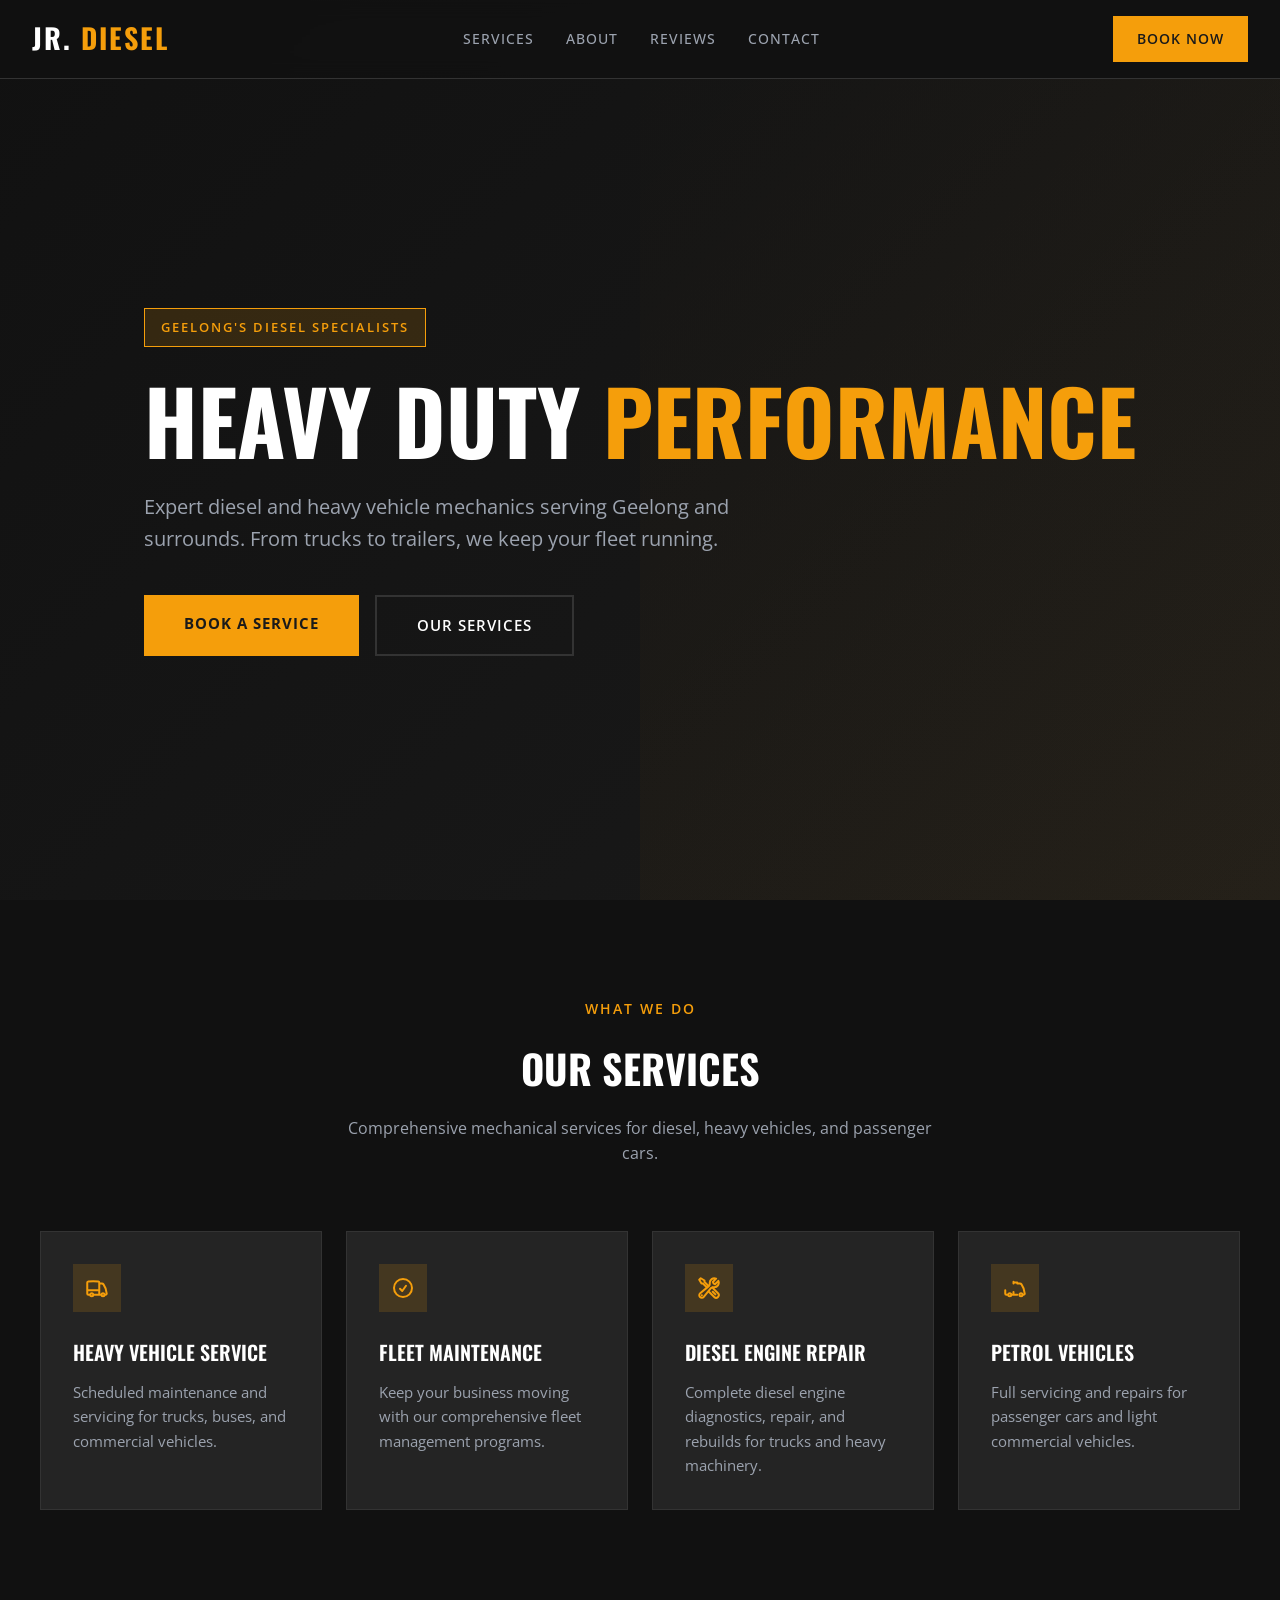
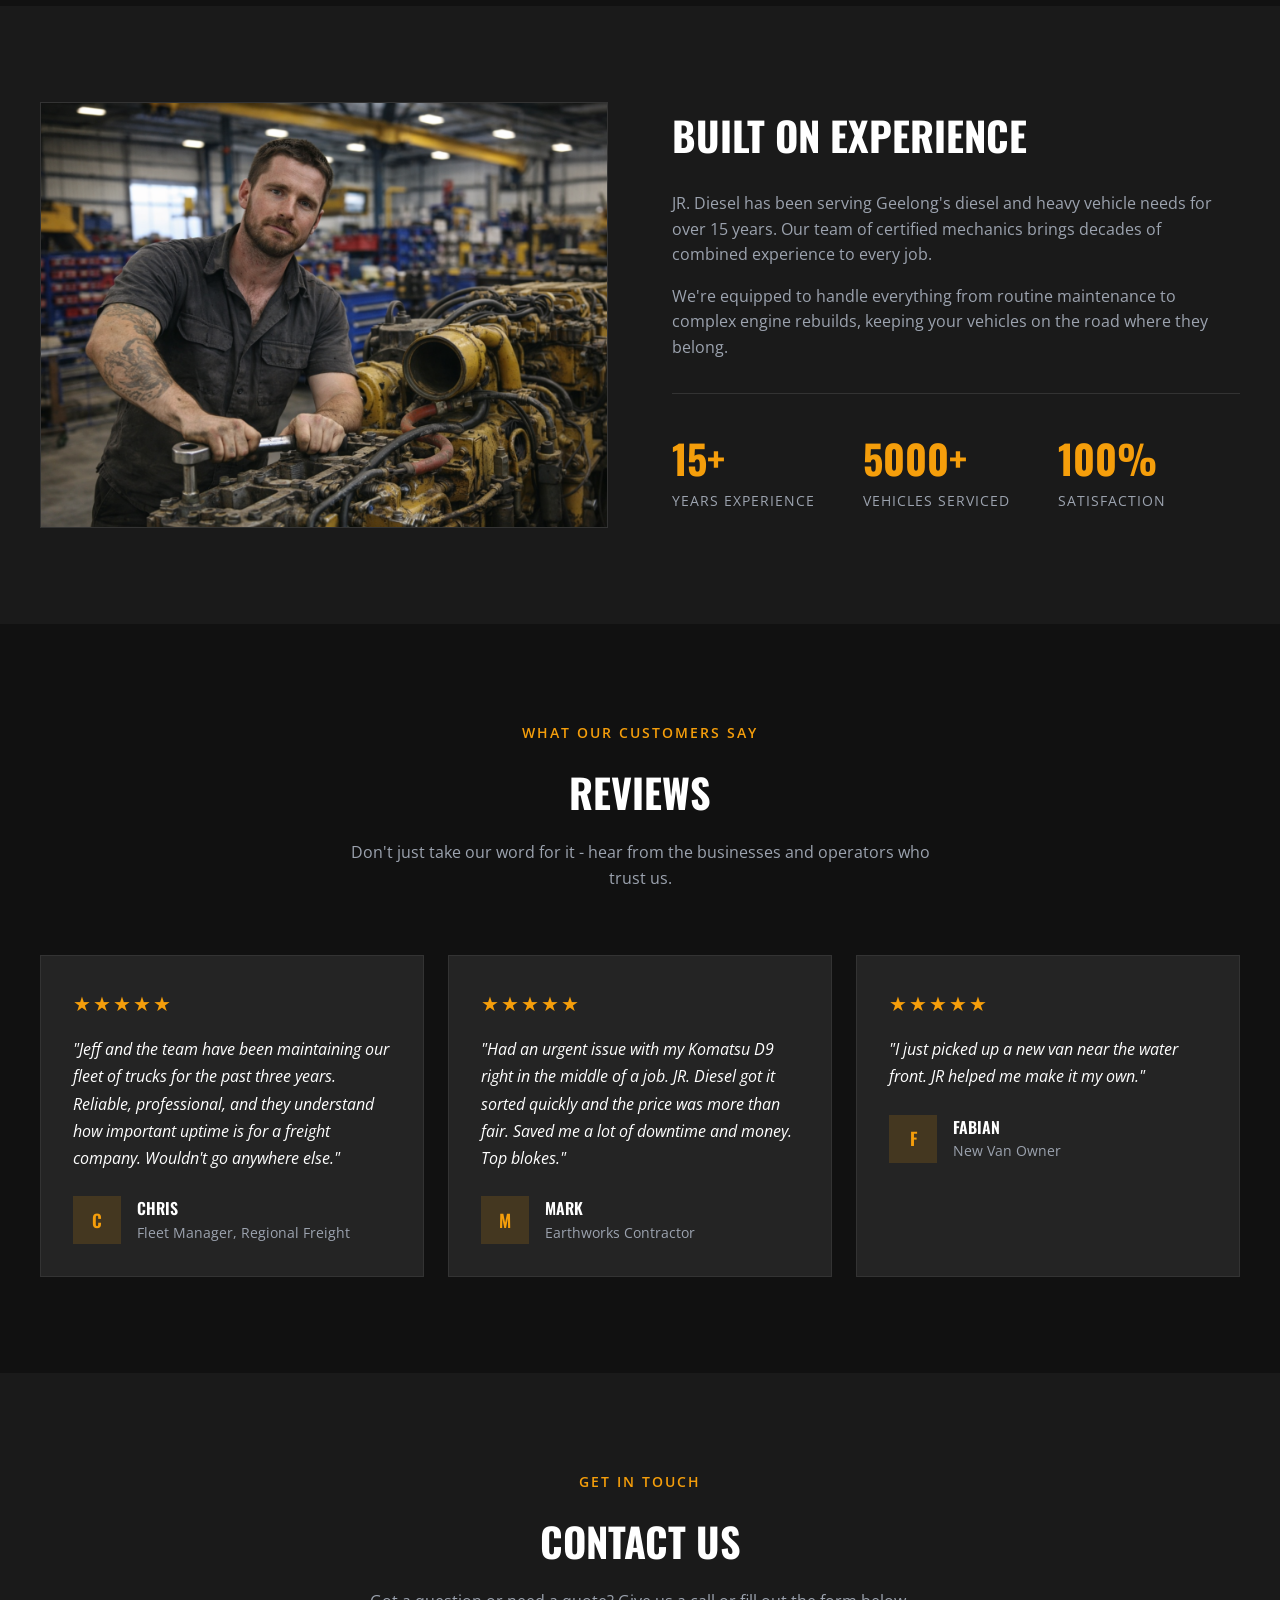
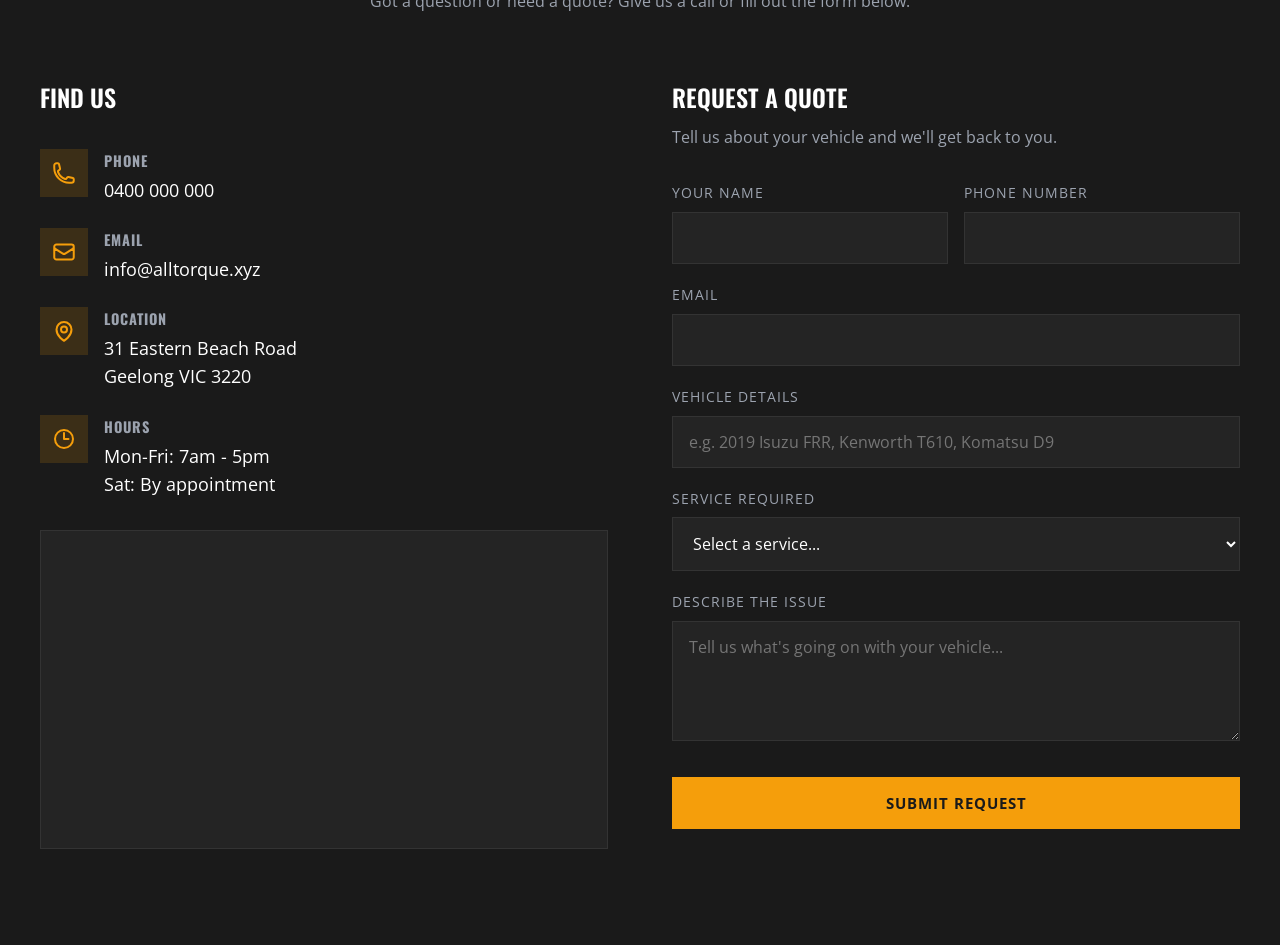
==== index.html @ 85a39c87 "Initial commit: JR. Diesel website - Rebranded from All Torque to JR. Diesel - Added workshop photo " ====
<!DOCTYPE html>
<html lang="en">
<head>
    <meta charset="UTF-8">
    <meta name="viewport" content="width=device-width, initial-scale=1.0">
    <title>JR. Diesel - Diesel & Heavy Vehicle Mechanics | Geelong</title>
    <meta name="description" content="JR. Diesel - Expert diesel and heavy vehicle mechanics serving Geelong. Trucks, buses, commercial vehicles, and passenger cars. Book your service today.">
    <link rel="preconnect" href="https://fonts.googleapis.com">
    <link rel="preconnect" href="https://fonts.gstatic.com" crossorigin>
    <link href="https://fonts.googleapis.com/css2?family=Oswald:wght@400;500;600;700&family=Open+Sans:wght@400;500;600&display=swap" rel="stylesheet">
    <style>
        * {
            margin: 0;
            padding: 0;
            box-sizing: border-box;
        }

        :root {
            --bg-dark: #1a1a1a;
            --bg-darker: #111111;
            --bg-card: #242424;
            --accent: #f59e0b;
            --accent-hover: #d97706;
            --text: #ffffff;
            --text-muted: #9ca3af;
            --border: #333333;
        }

        body {
            font-family: 'Open Sans', sans-serif;
            background: var(--bg-dark);
            color: var(--text);
            line-height: 1.6;
        }

        /* Navigation */
        nav {
            position: fixed;
            top: 0;
            left: 0;
            right: 0;
            padding: 1rem 2rem;
            background: rgba(17, 17, 17, 0.95);
            backdrop-filter: blur(10px);
            display: flex;
            justify-content: space-between;
            align-items: center;
            z-index: 100;
            border-bottom: 1px solid var(--border);
        }

        .logo {
            font-family: 'Oswald', sans-serif;
            font-size: 1.75rem;
            font-weight: 700;
            color: var(--text);
            text-decoration: none;
            text-transform: uppercase;
            letter-spacing: 2px;
        }

        .logo span {
            color: var(--accent);
        }

        .nav-links {
            display: flex;
            gap: 2rem;
        }

        .nav-links a {
            color: var(--text-muted);
            text-decoration: none;
            font-size: 0.9rem;
            font-weight: 500;
            text-transform: uppercase;
            letter-spacing: 1px;
            transition: color 0.2s;
        }

        .nav-links a:hover {
            color: var(--accent);
        }

        .nav-cta {
            background: var(--accent);
            color: var(--bg-dark);
            padding: 0.75rem 1.5rem;
            text-decoration: none;
            font-weight: 600;
            text-transform: uppercase;
            letter-spacing: 1px;
            font-size: 0.85rem;
            transition: background 0.2s;
        }

        .nav-cta:hover {
            background: var(--accent-hover);
        }

        /* Hero */
        .hero {
            min-height: 100vh;
            display: flex;
            align-items: center;
            padding: 8rem 2rem 4rem;
            background: linear-gradient(135deg, var(--bg-darker) 0%, var(--bg-dark) 100%);
            position: relative;
            overflow: hidden;
        }

        .hero::before {
            content: '';
            position: absolute;
            top: 0;
            right: 0;
            width: 50%;
            height: 100%;
            background: linear-gradient(135deg, transparent 0%, rgba(245, 158, 11, 0.05) 100%);
        }

        .hero-content {
            max-width: 1200px;
            margin: 0 auto;
            position: relative;
            z-index: 1;
        }

        .hero-label {
            display: inline-block;
            background: rgba(245, 158, 11, 0.15);
            border: 1px solid var(--accent);
            color: var(--accent);
            padding: 0.5rem 1rem;
            font-size: 0.8rem;
            font-weight: 600;
            text-transform: uppercase;
            letter-spacing: 2px;
            margin-bottom: 1.5rem;
        }

        .hero h1 {
            font-family: 'Oswald', sans-serif;
            font-size: clamp(3rem, 8vw, 5.5rem);
            font-weight: 700;
            text-transform: uppercase;
            line-height: 1.1;
            margin-bottom: 1.5rem;
        }

        .hero h1 span {
            color: var(--accent);
        }

        .hero p {
            font-size: 1.25rem;
            color: var(--text-muted);
            max-width: 600px;
            margin-bottom: 2.5rem;
        }

        .hero-buttons {
            display: flex;
            gap: 1rem;
        }

        .btn-primary {
            background: var(--accent);
            color: var(--bg-dark);
            padding: 1rem 2.5rem;
            text-decoration: none;
            font-weight: 700;
            text-transform: uppercase;
            letter-spacing: 1px;
            font-size: 0.95rem;
            transition: all 0.2s;
        }

        .btn-primary:hover {
            background: var(--accent-hover);
            transform: translateY(-2px);
        }

        .btn-secondary {
            background: transparent;
            color: var(--text);
            padding: 1rem 2.5rem;
            text-decoration: none;
            font-weight: 600;
            text-transform: uppercase;
            letter-spacing: 1px;
            font-size: 0.95rem;
            border: 2px solid var(--border);
            transition: all 0.2s;
        }

        .btn-secondary:hover {
            border-color: var(--accent);
            color: var(--accent);
        }

        /* Services */
        .services {
            padding: 6rem 2rem;
            background: var(--bg-darker);
        }

        .section-header {
            text-align: center;
            max-width: 600px;
            margin: 0 auto 4rem;
        }

        .section-label {
            display: inline-block;
            color: var(--accent);
            font-size: 0.85rem;
            font-weight: 600;
            text-transform: uppercase;
            letter-spacing: 2px;
            margin-bottom: 1rem;
        }

        .section-header h2 {
            font-family: 'Oswald', sans-serif;
            font-size: 2.5rem;
            font-weight: 700;
            text-transform: uppercase;
            margin-bottom: 1rem;
        }

        .section-header p {
            color: var(--text-muted);
        }

        .services-grid {
            display: grid;
            grid-template-columns: repeat(auto-fit, minmax(280px, 1fr));
            gap: 1.5rem;
            max-width: 1200px;
            margin: 0 auto;
        }

        .service-card {
            background: var(--bg-card);
            border: 1px solid var(--border);
            padding: 2rem;
            transition: all 0.3s;
        }

        .service-card:hover {
            border-color: var(--accent);
            transform: translateY(-4px);
        }

        .service-icon {
            width: 48px;
            height: 48px;
            background: rgba(245, 158, 11, 0.15);
            display: flex;
            align-items: center;
            justify-content: center;
            margin-bottom: 1.5rem;
        }

        .service-icon svg {
            width: 24px;
            height: 24px;
            color: var(--accent);
        }

        .service-card h3 {
            font-family: 'Oswald', sans-serif;
            font-size: 1.25rem;
            font-weight: 600;
            text-transform: uppercase;
            margin-bottom: 0.75rem;
        }

        .service-card p {
            color: var(--text-muted);
            font-size: 0.95rem;
        }

        /* About */
        .about {
            padding: 6rem 2rem;
            background: var(--bg-dark);
        }

        .about-content {
            max-width: 1200px;
            margin: 0 auto;
            display: grid;
            grid-template-columns: 1fr 1fr;
            gap: 4rem;
            align-items: center;
        }

        .about-image {
            aspect-ratio: 4/3;
            background: var(--bg-card);
            border: 1px solid var(--border);
            display: flex;
            align-items: center;
            justify-content: center;
            color: var(--text-muted);
        }

        .about-text h2 {
            font-family: 'Oswald', sans-serif;
            font-size: 2.5rem;
            font-weight: 700;
            text-transform: uppercase;
            margin-bottom: 1.5rem;
        }

        .about-text p {
            color: var(--text-muted);
            margin-bottom: 1rem;
        }

        .stats {
            display: flex;
            gap: 3rem;
            margin-top: 2rem;
            padding-top: 2rem;
            border-top: 1px solid var(--border);
        }

        .stat h4 {
            font-family: 'Oswald', sans-serif;
            font-size: 2.5rem;
            color: var(--accent);
            font-weight: 700;
        }

        .stat p {
            font-size: 0.85rem;
            text-transform: uppercase;
            letter-spacing: 1px;
            color: var(--text-muted);
        }

        /* Testimonials */
        .testimonials {
            padding: 6rem 2rem;
            background: var(--bg-darker);
        }

        .testimonials-grid {
            display: grid;
            grid-template-columns: repeat(auto-fit, minmax(300px, 1fr));
            gap: 1.5rem;
            max-width: 1200px;
            margin: 0 auto;
        }

        .testimonial-card {
            background: var(--bg-card);
            border: 1px solid var(--border);
            padding: 2rem;
        }

        .testimonial-card:hover {
            border-color: var(--accent);
        }

        .stars {
            color: var(--accent);
            font-size: 1.25rem;
            margin-bottom: 1rem;
            letter-spacing: 2px;
        }

        .testimonial-card blockquote {
            color: var(--text);
            font-size: 1rem;
            line-height: 1.7;
            margin-bottom: 1.5rem;
            font-style: italic;
        }

        .testimonial-author {
            display: flex;
            align-items: center;
            gap: 1rem;
        }

        .author-avatar {
            width: 48px;
            height: 48px;
            background: rgba(245, 158, 11, 0.15);
            display: flex;
            align-items: center;
            justify-content: center;
            font-family: 'Oswald', sans-serif;
            font-weight: 600;
            color: var(--accent);
            font-size: 1.1rem;
        }

        .author-info h4 {
            font-family: 'Oswald', sans-serif;
            font-size: 1rem;
            font-weight: 600;
            text-transform: uppercase;
        }

        .author-info p {
            font-size: 0.85rem;
            color: var(--text-muted);
        }

        /* Contact */
        .contact {
            padding: 6rem 2rem;
            background: var(--bg-dark);
        }

        .contact-content {
            max-width: 1200px;
            margin: 0 auto;
            display: grid;
            grid-template-columns: 1fr 1fr;
            gap: 4rem;
        }

        .contact-info h3 {
            font-family: 'Oswald', sans-serif;
            font-size: 1.5rem;
            font-weight: 600;
            text-transform: uppercase;
            margin-bottom: 2rem;
        }

        .contact-item {
            display: flex;
            gap: 1rem;
            margin-bottom: 1.5rem;
        }

        .contact-item-icon {
            width: 48px;
            height: 48px;
            background: rgba(245, 158, 11, 0.15);
            display: flex;
            align-items: center;
            justify-content: center;
            flex-shrink: 0;
        }

        .contact-item-icon svg {
            width: 24px;
            height: 24px;
            color: var(--accent);
        }

        .contact-item-text h4 {
            font-family: 'Oswald', sans-serif;
            font-size: 0.9rem;
            text-transform: uppercase;
            letter-spacing: 1px;
            color: var(--text-muted);
            margin-bottom: 0.25rem;
        }

        .contact-item-text p {
            color: var(--text);
            font-size: 1.1rem;
        }

        .contact-item-text a {
            color: var(--text);
            text-decoration: none;
            transition: color 0.2s;
        }

        .contact-item-text a:hover {
            color: var(--accent);
        }

        .map-placeholder {
            margin-top: 2rem;
            aspect-ratio: 16/9;
            background: var(--bg-card);
            border: 1px solid var(--border);
            display: flex;
            align-items: center;
            justify-content: center;
            color: var(--text-muted);
        }

        .quote-form h3 {
            font-family: 'Oswald', sans-serif;
            font-size: 1.5rem;
            font-weight: 600;
            text-transform: uppercase;
            margin-bottom: 0.5rem;
        }

        .quote-form > p {
            color: var(--text-muted);
            margin-bottom: 2rem;
        }

        .form-group {
            margin-bottom: 1.25rem;
        }

        .form-group label {
            display: block;
            font-size: 0.85rem;
            text-transform: uppercase;
            letter-spacing: 1px;
            color: var(--text-muted);
            margin-bottom: 0.5rem;
        }

        .form-group input,
        .form-group select,
        .form-group textarea {
            width: 100%;
            padding: 0.875rem 1rem;
            background: var(--bg-card);
            border: 1px solid var(--border);
            color: var(--text);
            font-family: 'Open Sans', sans-serif;
            font-size: 1rem;
            transition: border-color 0.2s;
        }

        .form-group input:focus,
        .form-group select:focus,
        .form-group textarea:focus {
            outline: none;
            border-color: var(--accent);
        }

        .form-group textarea {
            resize: vertical;
            min-height: 120px;
        }

        .form-row {
            display: grid;
            grid-template-columns: 1fr 1fr;
            gap: 1rem;
        }

        .form-submit {
            background: var(--accent);
            color: var(--bg-dark);
            padding: 1rem 2.5rem;
            border: none;
            font-family: 'Open Sans', sans-serif;
            font-weight: 700;
            text-transform: uppercase;
            letter-spacing: 1px;
            font-size: 0.95rem;
            cursor: pointer;
            transition: all 0.2s;
            width: 100%;
            margin-top: 0.5rem;
        }

        .form-submit:hover {
            background: var(--accent-hover);
        }

        @media (max-width: 768px) {
            .nav-links {
                display: none;
            }

            .about-content,
            .contact-content {
                grid-template-columns: 1fr;
            }

            .stats {
                gap: 2rem;
            }

            .form-row {
                grid-template-columns: 1fr;
            }
        }
    </style>
</head>
<body>
    <nav>
        <a href="#" class="logo">JR. <span>Diesel</span></a>
        <div class="nav-links">
            <a href="#services">Services</a>
            <a href="#about">About</a>
            <a href="#testimonials">Reviews</a>
            <a href="#contact">Contact</a>
        </div>
        <a href="#book" class="nav-cta">Book Now</a>
    </nav>

    <section class="hero">
        <div class="hero-content">
            <div class="hero-label">Geelong's Diesel Specialists</div>
            <h1>Heavy Duty <span>Performance</span></h1>
            <p>Expert diesel and heavy vehicle mechanics serving Geelong and surrounds. From trucks to trailers, we keep your fleet running.</p>
            <div class="hero-buttons">
                <a href="#book" class="btn-primary">Book a Service</a>
                <a href="#services" class="btn-secondary">Our Services</a>
            </div>
        </div>
    </section>

    <section class="services" id="services">
        <div class="section-header">
            <div class="section-label">What We Do</div>
            <h2>Our Services</h2>
            <p>Comprehensive mechanical services for diesel, heavy vehicles, and passenger cars.</p>
        </div>
        <div class="services-grid">
            <div class="service-card">
                <div class="service-icon">
                    <svg xmlns="http://www.w3.org/2000/svg" fill="none" viewBox="0 0 24 24" stroke="currentColor" stroke-width="2">
                        <path stroke-linecap="round" stroke-linejoin="round" d="M8.25 18.75a1.5 1.5 0 01-3 0m3 0a1.5 1.5 0 00-3 0m3 0h6m-9 0H3.375a1.125 1.125 0 01-1.125-1.125V14.25m17.25 4.5a1.5 1.5 0 01-3 0m3 0a1.5 1.5 0 00-3 0m3 0h1.125c.621 0 1.129-.504 1.09-1.124a17.902 17.902 0 00-3.213-9.193 2.056 2.056 0 00-1.58-.86H14.25M16.5 18.75h-2.25m0-11.177v-.958c0-.568-.422-1.048-.987-1.106a48.554 48.554 0 00-10.026 0 1.106 1.106 0 00-.987 1.106v7.635m12-6.677v6.677m0 4.5v-4.5m0 0h-12" />
                    </svg>
                </div>
                <h3>Heavy Vehicle Service</h3>
                <p>Scheduled maintenance and servicing for trucks, buses, and commercial vehicles.</p>
            </div>
            <div class="service-card">
                <div class="service-icon">
                    <svg xmlns="http://www.w3.org/2000/svg" fill="none" viewBox="0 0 24 24" stroke="currentColor" stroke-width="2">
                        <path stroke-linecap="round" stroke-linejoin="round" d="M9 12.75L11.25 15 15 9.75M21 12a9 9 0 11-18 0 9 9 0 0118 0z" />
                    </svg>
                </div>
                <h3>Fleet Maintenance</h3>
                <p>Keep your business moving with our comprehensive fleet management programs.</p>
            </div>
            <div class="service-card">
                <div class="service-icon">
                    <svg xmlns="http://www.w3.org/2000/svg" fill="none" viewBox="0 0 24 24" stroke="currentColor" stroke-width="2">
                        <path stroke-linecap="round" stroke-linejoin="round" d="M11.42 15.17L17.25 21A2.652 2.652 0 0021 17.25l-5.877-5.877M11.42 15.17l2.496-3.03c.317-.384.74-.626 1.208-.766M11.42 15.17l-4.655 5.653a2.548 2.548 0 11-3.586-3.586l6.837-5.63m5.108-.233c.55-.164 1.163-.188 1.743-.14a4.5 4.5 0 004.486-6.336l-3.276 3.277a3.004 3.004 0 01-2.25-2.25l3.276-3.276a4.5 4.5 0 00-6.336 4.486c.091 1.076-.071 2.264-.904 2.95l-.102.085m-1.745 1.437L5.909 7.5H4.5L2.25 3.75l1.5-1.5L7.5 4.5v1.409l4.26 4.26m-1.745 1.437l1.745-1.437m6.615 8.206L15.75 15.75M4.867 19.125h.008v.008h-.008v-.008z" />
                    </svg>
                </div>
                <h3>Diesel Engine Repair</h3>
                <p>Complete diesel engine diagnostics, repair, and rebuilds for trucks and heavy machinery.</p>
            </div>
            <div class="service-card">
                <div class="service-icon">
                    <svg xmlns="http://www.w3.org/2000/svg" fill="none" viewBox="0 0 24 24" stroke="currentColor" stroke-width="2">
                        <path stroke-linecap="round" stroke-linejoin="round" d="M8.25 18.75a1.5 1.5 0 01-3 0m3 0a1.5 1.5 0 00-3 0m3 0h6m-9 0H3.375a1.125 1.125 0 01-1.125-1.125V14.25m17.25 4.5a1.5 1.5 0 01-3 0m3 0a1.5 1.5 0 00-3 0m3 0h1.125c.621 0 1.129-.504 1.09-1.124a17.902 17.902 0 00-3.213-9.193 2.056 2.056 0 00-1.58-.86H14.25m-3.75 0V5.625m0 12.75v-2.5m0-9.375h3.75" />
                    </svg>
                </div>
                <h3>Petrol Vehicles</h3>
                <p>Full servicing and repairs for passenger cars and light commercial vehicles.</p>
            </div>
        </div>
    </section>

    <section class="about" id="about">
        <div class="about-content">
            <div class="about-image">
                <img src="images/jrd1.jpeg" alt="JR. Diesel Workshop" style="width: 100%; height: 100%; object-fit: cover; object-position: top;">
            </div>
            <div class="about-text">
                <h2>Built on Experience</h2>
                <p>JR. Diesel has been serving Geelong's diesel and heavy vehicle needs for over 15 years. Our team of certified mechanics brings decades of combined experience to every job.</p>
                <p>We're equipped to handle everything from routine maintenance to complex engine rebuilds, keeping your vehicles on the road where they belong.</p>
                <div class="stats">
                    <div class="stat">
                        <h4>15+</h4>
                        <p>Years Experience</p>
                    </div>
                    <div class="stat">
                        <h4>5000+</h4>
                        <p>Vehicles Serviced</p>
                    </div>
                    <div class="stat">
                        <h4>100%</h4>
                        <p>Satisfaction</p>
                    </div>
                </div>
            </div>
        </div>
    </section>

    <section class="testimonials" id="testimonials">
        <div class="section-header">
            <div class="section-label">What Our Customers Say</div>
            <h2>Reviews</h2>
            <p>Don't just take our word for it - hear from the businesses and operators who trust us.</p>
        </div>
        <div class="testimonials-grid">
            <div class="testimonial-card">
                <div class="stars">★★★★★</div>
                <blockquote>"Jeff and the team have been maintaining our fleet of trucks for the past three years. Reliable, professional, and they understand how important uptime is for a freight company. Wouldn't go anywhere else."</blockquote>
                <div class="testimonial-author">
                    <div class="author-avatar">C</div>
                    <div class="author-info">
                        <h4>Chris</h4>
                        <p>Fleet Manager, Regional Freight</p>
                    </div>
                </div>
            </div>
            <div class="testimonial-card">
                <div class="stars">★★★★★</div>
                <blockquote>"Had an urgent issue with my Komatsu D9 right in the middle of a job. JR. Diesel got it sorted quickly and the price was more than fair. Saved me a lot of downtime and money. Top blokes."</blockquote>
                <div class="testimonial-author">
                    <div class="author-avatar">M</div>
                    <div class="author-info">
                        <h4>Mark</h4>
                        <p>Earthworks Contractor</p>
                    </div>
                </div>
            </div>
            <div class="testimonial-card">
                <div class="stars">★★★★★</div>
                <blockquote>"I just picked up a new van near the water front. JR helped me make it my own."</blockquote>
                <div class="testimonial-author">
                    <div class="author-avatar">F</div>
                    <div class="author-info">
                        <h4>Fabian</h4>
                        <p>New Van Owner</p>
                    </div>
                </div>
            </div>
        </div>
    </section>

    <section class="contact" id="contact">
        <div class="section-header">
            <div class="section-label">Get In Touch</div>
            <h2>Contact Us</h2>
            <p>Got a question or need a quote? Give us a call or fill out the form below.</p>
        </div>
        <div class="contact-content">
            <div class="contact-info">
                <h3>Find Us</h3>
                <div class="contact-item">
                    <div class="contact-item-icon">
                        <svg xmlns="http://www.w3.org/2000/svg" fill="none" viewBox="0 0 24 24" stroke="currentColor" stroke-width="2">
                            <path stroke-linecap="round" stroke-linejoin="round" d="M2.25 6.75c0 8.284 6.716 15 15 15h2.25a2.25 2.25 0 002.25-2.25v-1.372c0-.516-.351-.966-.852-1.091l-4.423-1.106c-.44-.11-.902.055-1.173.417l-.97 1.293c-.282.376-.769.542-1.21.38a12.035 12.035 0 01-7.143-7.143c-.162-.441.004-.928.38-1.21l1.293-.97c.363-.271.527-.734.417-1.173L6.963 3.102a1.125 1.125 0 00-1.091-.852H4.5A2.25 2.25 0 002.25 4.5v2.25z" />
                        </svg>
                    </div>
                    <div class="contact-item-text">
                        <h4>Phone</h4>
                        <p><a href="tel:0400000000">0400 000 000</a></p>
                    </div>
                </div>
                <div class="contact-item">
                    <div class="contact-item-icon">
                        <svg xmlns="http://www.w3.org/2000/svg" fill="none" viewBox="0 0 24 24" stroke="currentColor" stroke-width="2">
                            <path stroke-linecap="round" stroke-linejoin="round" d="M21.75 6.75v10.5a2.25 2.25 0 01-2.25 2.25h-15a2.25 2.25 0 01-2.25-2.25V6.75m19.5 0A2.25 2.25 0 0019.5 4.5h-15a2.25 2.25 0 00-2.25 2.25m19.5 0v.243a2.25 2.25 0 01-1.07 1.916l-7.5 4.615a2.25 2.25 0 01-2.36 0L3.32 8.91a2.25 2.25 0 01-1.07-1.916V6.75" />
                        </svg>
                    </div>
                    <div class="contact-item-text">
                        <h4>Email</h4>
                        <p><a href="mailto:info@alltorque.xyz">info@alltorque.xyz</a></p>
                    </div>
                </div>
                <div class="contact-item">
                    <div class="contact-item-icon">
                        <svg xmlns="http://www.w3.org/2000/svg" fill="none" viewBox="0 0 24 24" stroke="currentColor" stroke-width="2">
                            <path stroke-linecap="round" stroke-linejoin="round" d="M15 10.5a3 3 0 11-6 0 3 3 0 016 0z" />
                            <path stroke-linecap="round" stroke-linejoin="round" d="M19.5 10.5c0 7.142-7.5 11.25-7.5 11.25S4.5 17.642 4.5 10.5a7.5 7.5 0 1115 0z" />
                        </svg>
                    </div>
                    <div class="contact-item-text">
                        <h4>Location</h4>
                        <p>31 Eastern Beach Road<br>Geelong VIC 3220</p>
                    </div>
                </div>
                <div class="contact-item">
                    <div class="contact-item-icon">
                        <svg xmlns="http://www.w3.org/2000/svg" fill="none" viewBox="0 0 24 24" stroke="currentColor" stroke-width="2">
                            <path stroke-linecap="round" stroke-linejoin="round" d="M12 6v6h4.5m4.5 0a9 9 0 11-18 0 9 9 0 0118 0z" />
                        </svg>
                    </div>
                    <div class="contact-item-text">
                        <h4>Hours</h4>
                        <p>Mon-Fri: 7am - 5pm<br>Sat: By appointment</p>
                    </div>
                </div>
                <div class="map-placeholder">
                    <iframe src="https://www.google.com/maps/embed?pb=!1m18!1m12!1m3!1d2543.982797364659!2d144.365240370085!3d-38.14441503737509!2m3!1f0!2f0!3f0!3m2!1i1024!2i768!4f13.1!3m3!1m2!1s0x6ad416a0144cf0a9%3A0xa3cf834ed7e09473!2sVictorian%20Sailing%20School!5e0!3m2!1sen!2sau!4v1774755122850!5m2!1sen!2sau" width="100%" height="100%" style="border:0;" allowfullscreen="" loading="lazy" referrerpolicy="no-referrer-when-downgrade"></iframe>
                </div>
            </div>
            <div class="quote-form" id="book">
                <h3>Request a Quote</h3>
                <p>Tell us about your vehicle and we'll get back to you.</p>
                <form action="#" method="POST">
                    <div class="form-row">
                        <div class="form-group">
                            <label for="name">Your Name</label>
                            <input type="text" id="name" name="name" required>
                        </div>
                        <div class="form-group">
                            <label for="phone">Phone Number</label>
                            <input type="tel" id="phone" name="phone" required>
                        </div>
                    </div>
                    <div class="form-group">
                        <label for="email">Email</label>
                        <input type="email" id="email" name="email">
                    </div>
                    <div class="form-group">
                        <label for="vehicle">Vehicle Details</label>
                        <input type="text" id="vehicle" name="vehicle" placeholder="e.g. 2019 Isuzu FRR, Kenworth T610, Komatsu D9">
                    </div>
                    <div class="form-group">
                        <label for="service">Service Required</label>
                        <select id="service" name="service">
                            <option value="">Select a service...</option>
                            <option value="general">General Service / Maintenance</option>
                            <option value="repair">Repair / Breakdown</option>
                            <option value="fleet">Fleet Maintenance</option>
                            <option value="diagnostic">Diagnostic / Inspection</option>
                            <option value="other">Other</option>
                        </select>
                    </div>
                    <div class="form-group">
                        <label for="message">Describe the Issue</label>
                        <textarea id="message" name="message" placeholder="Tell us what's going on with your vehicle..."></textarea>
                    </div>
                    <button type="submit" class="form-submit">Submit Request</button>
                </form>
            </div>
        </div>
    </section>
</body>
</html>
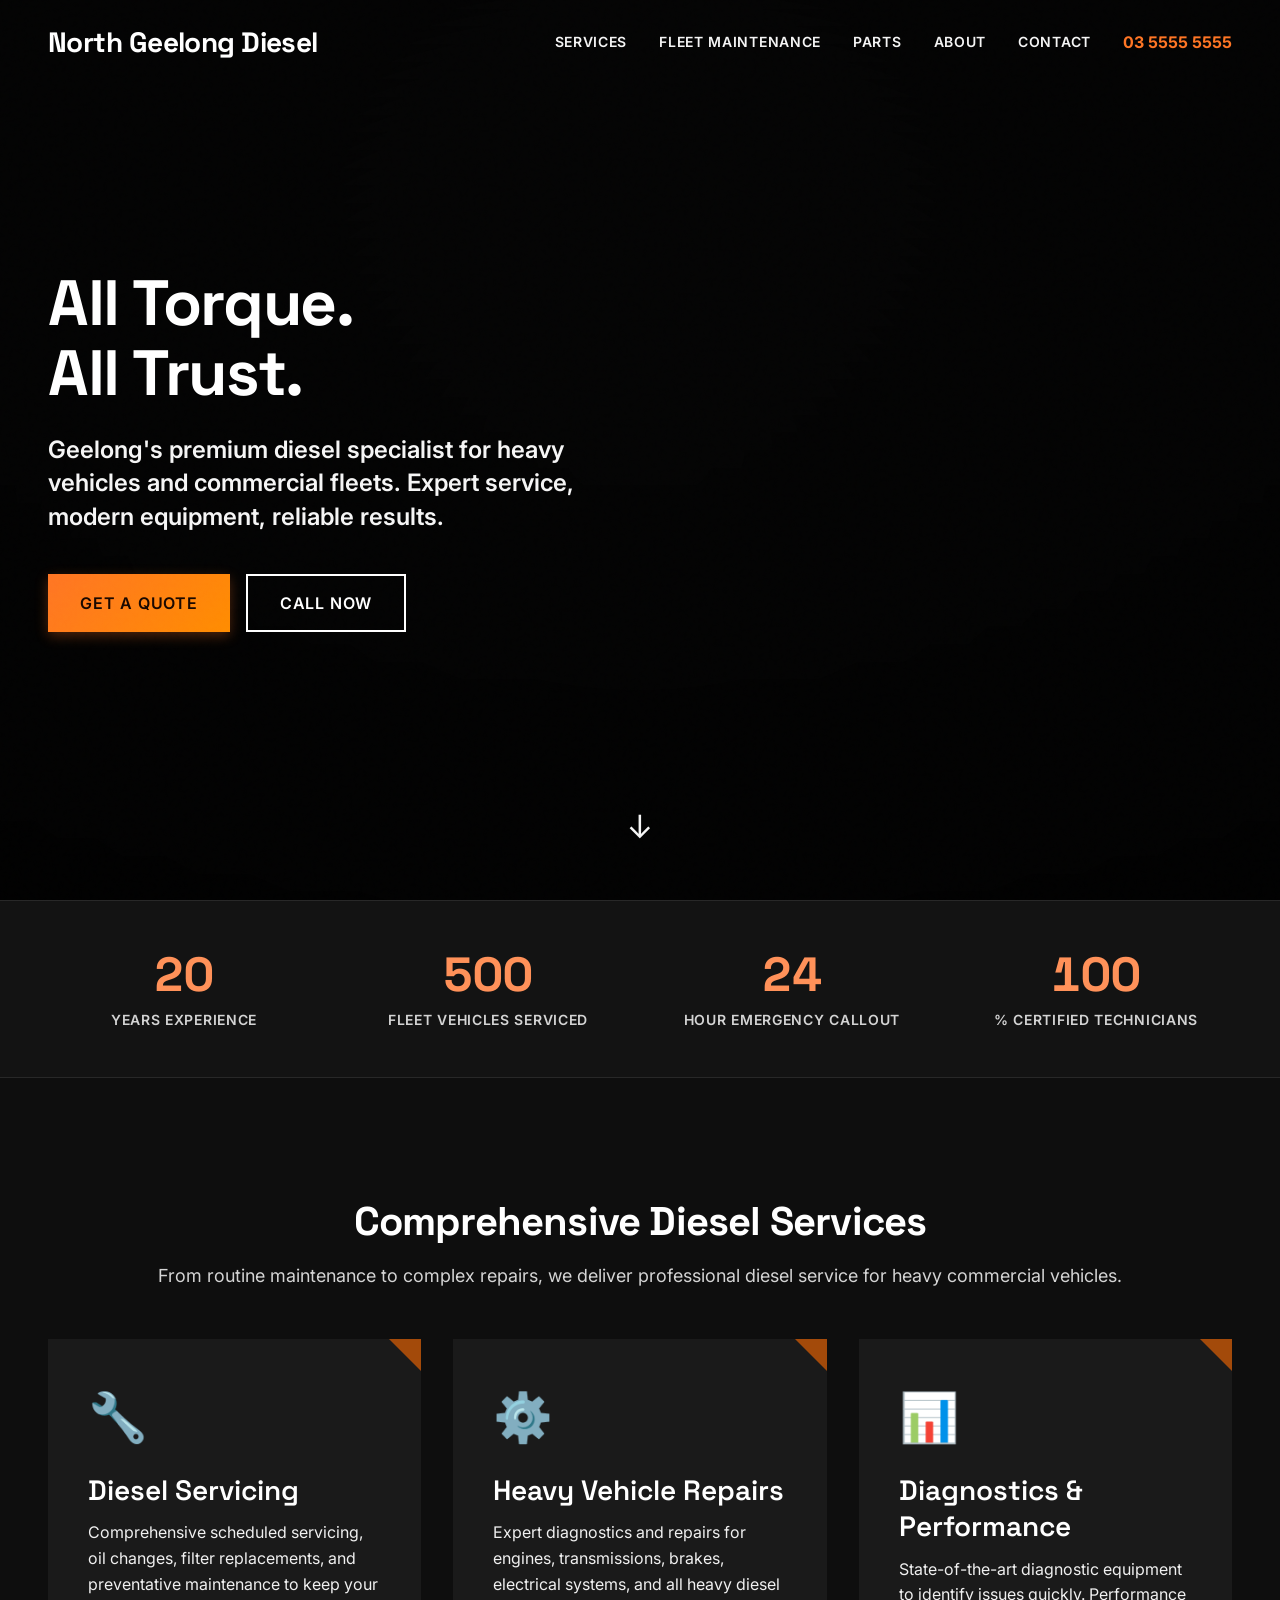
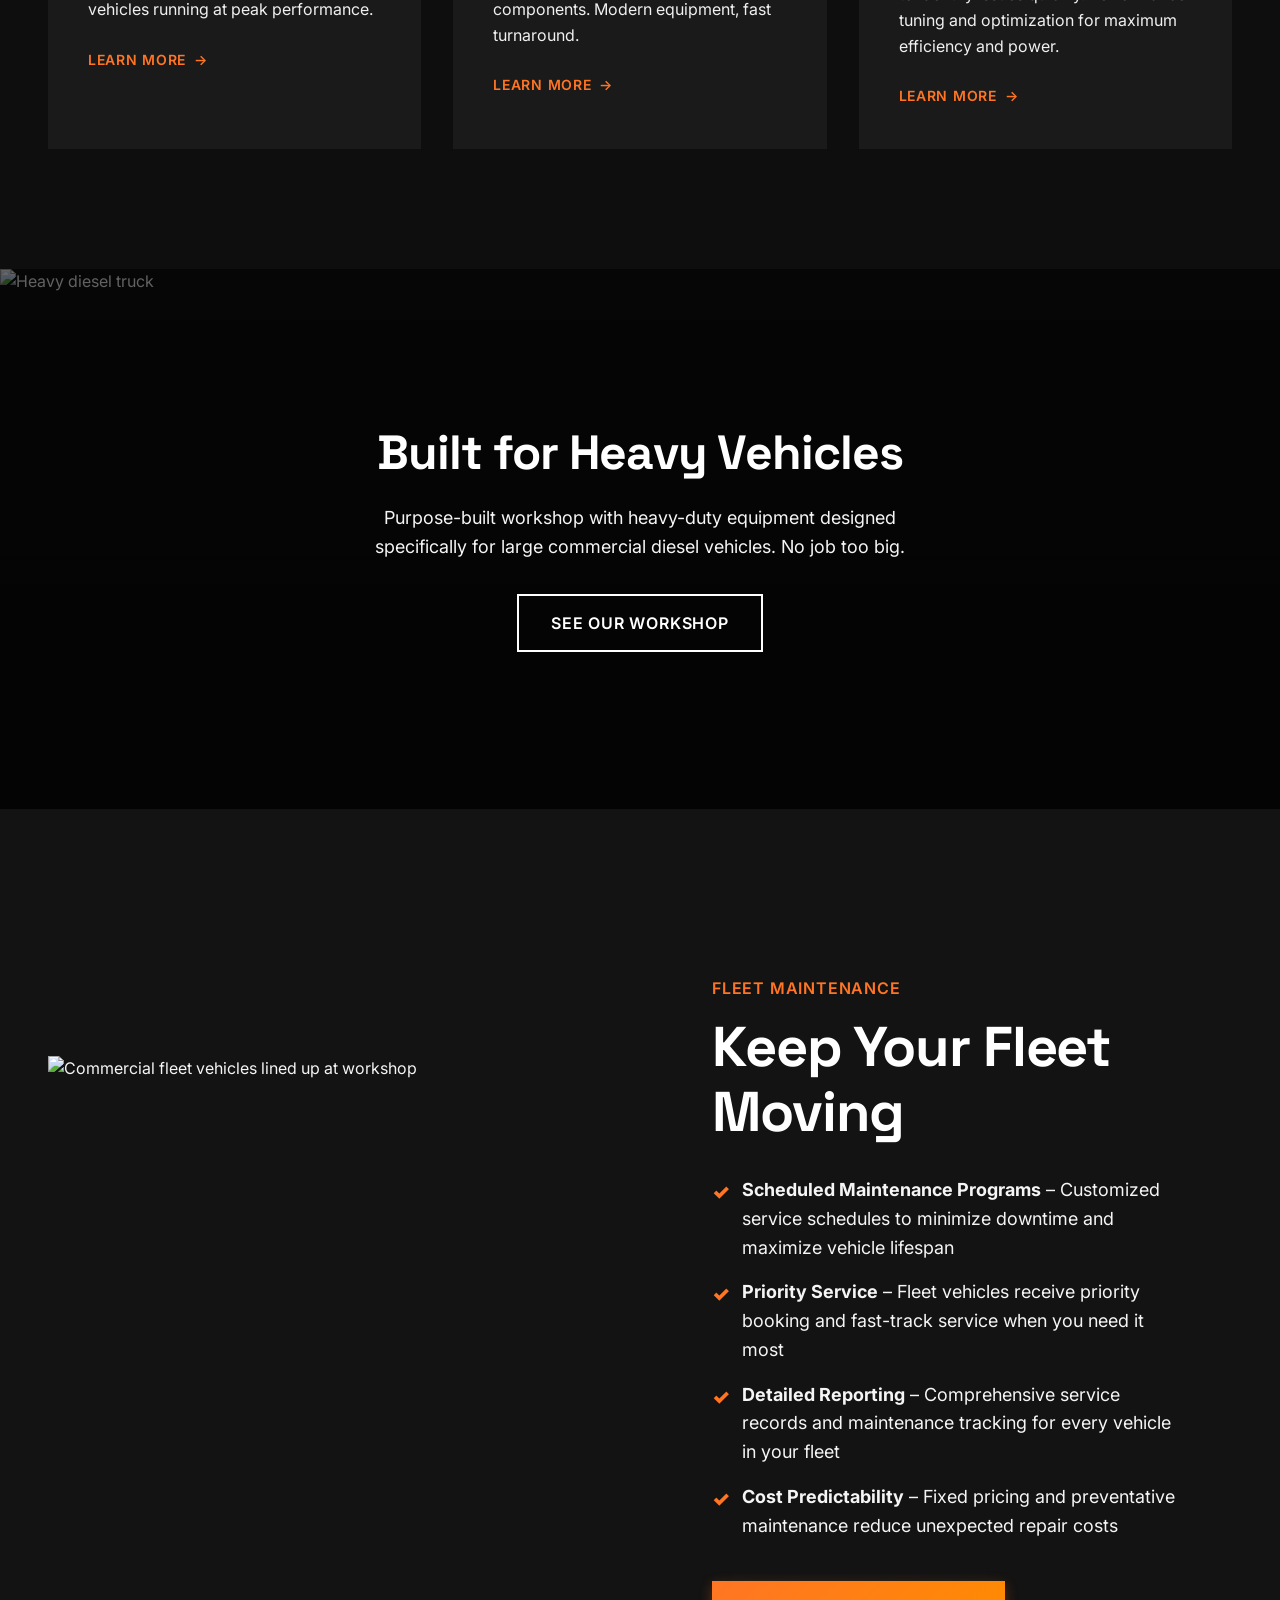
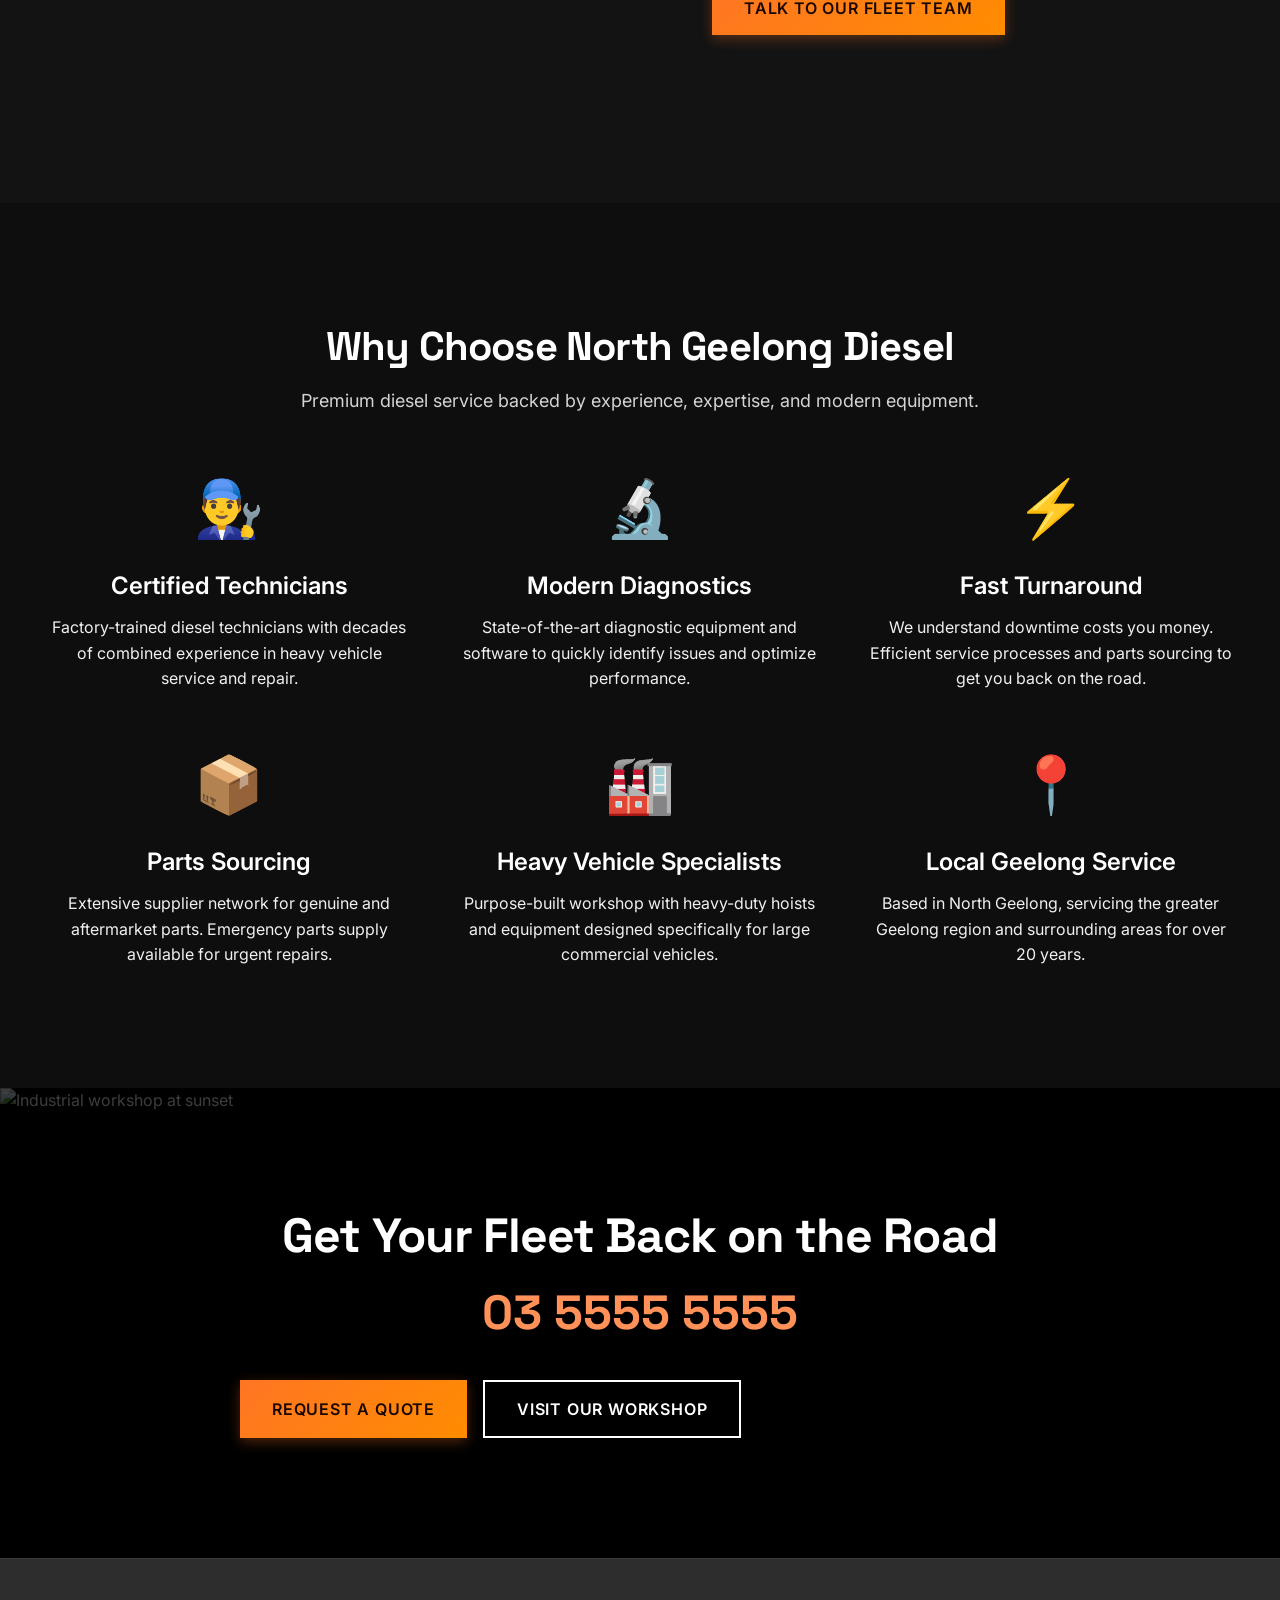
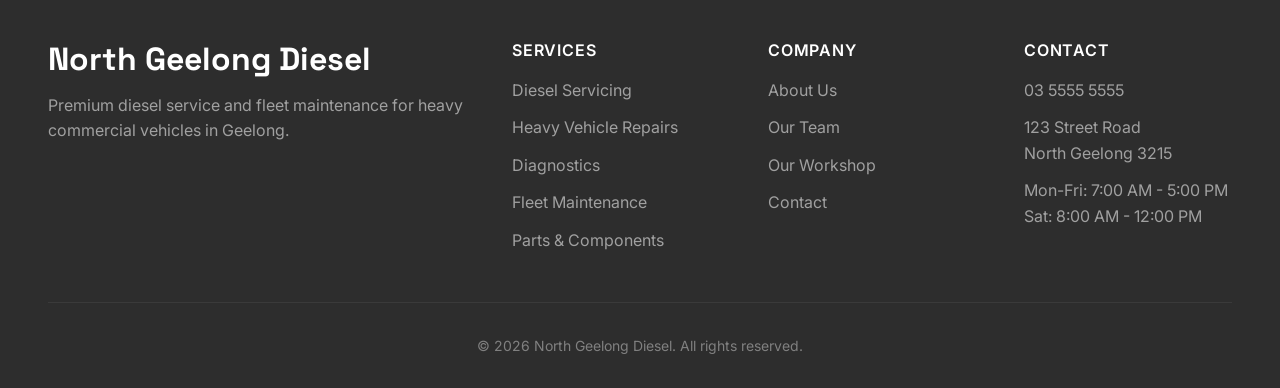
==== commit 18843d9b: "Backup: Original JR. Diesel website before Industrial Powerhouse redesign Preserving original site f" ====
--- a/index.html
+++ b/index.html
@@ -1,832 +1,368 @@
 <!DOCTYPE html>
 <html lang="en">
 <head>
-    <meta charset="UTF-8">
-    <meta name="viewport" content="width=device-width, initial-scale=1.0">
-    <title>JR. Diesel - Diesel & Heavy Vehicle Mechanics | Geelong</title>
-    <meta name="description" content="JR. Diesel - Expert diesel and heavy vehicle mechanics serving Geelong. Trucks, buses, commercial vehicles, and passenger cars. Book your service today.">
-    <link rel="preconnect" href="https://fonts.googleapis.com">
-    <link rel="preconnect" href="https://fonts.gstatic.com" crossorigin>
-    <link href="https://fonts.googleapis.com/css2?family=Oswald:wght@400;500;600;700&family=Open+Sans:wght@400;500;600&display=swap" rel="stylesheet">
-    <style>
-        * {
-            margin: 0;
-            padding: 0;
-            box-sizing: border-box;
-        }
-
-        :root {
-            --bg-dark: #1a1a1a;
-            --bg-darker: #111111;
-            --bg-card: #242424;
-            --accent: #f59e0b;
-            --accent-hover: #d97706;
-            --text: #ffffff;
-            --text-muted: #9ca3af;
-            --border: #333333;
-        }
-
-        body {
-            font-family: 'Open Sans', sans-serif;
-            background: var(--bg-dark);
-            color: var(--text);
-            line-height: 1.6;
-        }
-
-        /* Navigation */
-        nav {
-            position: fixed;
-            top: 0;
-            left: 0;
-            right: 0;
-            padding: 1rem 2rem;
-            background: rgba(17, 17, 17, 0.95);
-            backdrop-filter: blur(10px);
-            display: flex;
-            justify-content: space-between;
-            align-items: center;
-            z-index: 100;
-            border-bottom: 1px solid var(--border);
-        }
-
-        .logo {
-            font-family: 'Oswald', sans-serif;
-            font-size: 1.75rem;
-            font-weight: 700;
-            color: var(--text);
-            text-decoration: none;
-            text-transform: uppercase;
-            letter-spacing: 2px;
-        }
-
-        .logo span {
-            color: var(--accent);
-        }
-
-        .nav-links {
-            display: flex;
-            gap: 2rem;
-        }
-
-        .nav-links a {
-            color: var(--text-muted);
-            text-decoration: none;
-            font-size: 0.9rem;
-            font-weight: 500;
-            text-transform: uppercase;
-            letter-spacing: 1px;
-            transition: color 0.2s;
-        }
-
-        .nav-links a:hover {
-            color: var(--accent);
-        }
-
-        .nav-cta {
-            background: var(--accent);
-            color: var(--bg-dark);
-            padding: 0.75rem 1.5rem;
-            text-decoration: none;
-            font-weight: 600;
-            text-transform: uppercase;
-            letter-spacing: 1px;
-            font-size: 0.85rem;
-            transition: background 0.2s;
-        }
-
-        .nav-cta:hover {
-            background: var(--accent-hover);
-        }
-
-        /* Hero */
-        .hero {
-            min-height: 100vh;
-            display: flex;
-            align-items: center;
-            padding: 8rem 2rem 4rem;
-            background: linear-gradient(135deg, var(--bg-darker) 0%, var(--bg-dark) 100%);
-            position: relative;
-            overflow: hidden;
-        }
-
-        .hero::before {
-            content: '';
-            position: absolute;
-            top: 0;
-            right: 0;
-            width: 50%;
-            height: 100%;
-            background: linear-gradient(135deg, transparent 0%, rgba(245, 158, 11, 0.05) 100%);
-        }
-
-        .hero-content {
-            max-width: 1200px;
-            margin: 0 auto;
-            position: relative;
-            z-index: 1;
-        }
-
-        .hero-label {
-            display: inline-block;
-            background: rgba(245, 158, 11, 0.15);
-            border: 1px solid var(--accent);
-            color: var(--accent);
-            padding: 0.5rem 1rem;
-            font-size: 0.8rem;
-            font-weight: 600;
-            text-transform: uppercase;
-            letter-spacing: 2px;
-            margin-bottom: 1.5rem;
-        }
-
-        .hero h1 {
-            font-family: 'Oswald', sans-serif;
-            font-size: clamp(3rem, 8vw, 5.5rem);
-            font-weight: 700;
-            text-transform: uppercase;
-            line-height: 1.1;
-            margin-bottom: 1.5rem;
-        }
-
-        .hero h1 span {
-            color: var(--accent);
-        }
-
-        .hero p {
-            font-size: 1.25rem;
-            color: var(--text-muted);
-            max-width: 600px;
-            margin-bottom: 2.5rem;
-        }
-
-        .hero-buttons {
-            display: flex;
-            gap: 1rem;
-        }
-
-        .btn-primary {
-            background: var(--accent);
-            color: var(--bg-dark);
-            padding: 1rem 2.5rem;
-            text-decoration: none;
-            font-weight: 700;
-            text-transform: uppercase;
-            letter-spacing: 1px;
-            font-size: 0.95rem;
-            transition: all 0.2s;
-        }
-
-        .btn-primary:hover {
-            background: var(--accent-hover);
-            transform: translateY(-2px);
-        }
-
-        .btn-secondary {
-            background: transparent;
-            color: var(--text);
-            padding: 1rem 2.5rem;
-            text-decoration: none;
-            font-weight: 600;
-            text-transform: uppercase;
-            letter-spacing: 1px;
-            font-size: 0.95rem;
-            border: 2px solid var(--border);
-            transition: all 0.2s;
-        }
-
-        .btn-secondary:hover {
-            border-color: var(--accent);
-            color: var(--accent);
-        }
-
-        /* Services */
-        .services {
-            padding: 6rem 2rem;
-            background: var(--bg-darker);
-        }
-
-        .section-header {
-            text-align: center;
-            max-width: 600px;
-            margin: 0 auto 4rem;
-        }
-
-        .section-label {
-            display: inline-block;
-            color: var(--accent);
-            font-size: 0.85rem;
-            font-weight: 600;
-            text-transform: uppercase;
-            letter-spacing: 2px;
-            margin-bottom: 1rem;
-        }
-
-        .section-header h2 {
-            font-family: 'Oswald', sans-serif;
-            font-size: 2.5rem;
-            font-weight: 700;
-            text-transform: uppercase;
-            margin-bottom: 1rem;
-        }
-
-        .section-header p {
-            color: var(--text-muted);
-        }
-
-        .services-grid {
-            display: grid;
-            grid-template-columns: repeat(auto-fit, minmax(280px, 1fr));
-            gap: 1.5rem;
-            max-width: 1200px;
-            margin: 0 auto;
-        }
-
-        .service-card {
-            background: var(--bg-card);
-            border: 1px solid var(--border);
-            padding: 2rem;
-            transition: all 0.3s;
-        }
-
-        .service-card:hover {
-            border-color: var(--accent);
-            transform: translateY(-4px);
-        }
-
-        .service-icon {
-            width: 48px;
-            height: 48px;
-            background: rgba(245, 158, 11, 0.15);
-            display: flex;
-            align-items: center;
-            justify-content: center;
-            margin-bottom: 1.5rem;
-        }
-
-        .service-icon svg {
-            width: 24px;
-            height: 24px;
-            color: var(--accent);
-        }
-
-        .service-card h3 {
-            font-family: 'Oswald', sans-serif;
-            font-size: 1.25rem;
-            font-weight: 600;
-            text-transform: uppercase;
-            margin-bottom: 0.75rem;
-        }
-
-        .service-card p {
-            color: var(--text-muted);
-            font-size: 0.95rem;
-        }
-
-        /* About */
-        .about {
-            padding: 6rem 2rem;
-            background: var(--bg-dark);
-        }
-
-        .about-content {
-            max-width: 1200px;
-            margin: 0 auto;
-            display: grid;
-            grid-template-columns: 1fr 1fr;
-            gap: 4rem;
-            align-items: center;
-        }
-
-        .about-image {
-            aspect-ratio: 4/3;
-            background: var(--bg-card);
-            border: 1px solid var(--border);
-            display: flex;
-            align-items: center;
-            justify-content: center;
-            color: var(--text-muted);
-        }
-
-        .about-text h2 {
-            font-family: 'Oswald', sans-serif;
-            font-size: 2.5rem;
-            font-weight: 700;
-            text-transform: uppercase;
-            margin-bottom: 1.5rem;
-        }
-
-        .about-text p {
-            color: var(--text-muted);
-            margin-bottom: 1rem;
-        }
-
-        .stats {
-            display: flex;
-            gap: 3rem;
-            margin-top: 2rem;
-            padding-top: 2rem;
-            border-top: 1px solid var(--border);
-        }
-
-        .stat h4 {
-            font-family: 'Oswald', sans-serif;
-            font-size: 2.5rem;
-            color: var(--accent);
-            font-weight: 700;
-        }
-
-        .stat p {
-            font-size: 0.85rem;
-            text-transform: uppercase;
-            letter-spacing: 1px;
-            color: var(--text-muted);
-        }
-
-        /* Testimonials */
-        .testimonials {
-            padding: 6rem 2rem;
-            background: var(--bg-darker);
-        }
-
-        .testimonials-grid {
-            display: grid;
-            grid-template-columns: repeat(auto-fit, minmax(300px, 1fr));
-            gap: 1.5rem;
-            max-width: 1200px;
-            margin: 0 auto;
-        }
-
-        .testimonial-card {
-            background: var(--bg-card);
-            border: 1px solid var(--border);
-            padding: 2rem;
-        }
-
-        .testimonial-card:hover {
-            border-color: var(--accent);
-        }
-
-        .stars {
-            color: var(--accent);
-            font-size: 1.25rem;
-            margin-bottom: 1rem;
-            letter-spacing: 2px;
-        }
-
-        .testimonial-card blockquote {
-            color: var(--text);
-            font-size: 1rem;
-            line-height: 1.7;
-            margin-bottom: 1.5rem;
-            font-style: italic;
-        }
-
-        .testimonial-author {
-            display: flex;
-            align-items: center;
-            gap: 1rem;
-        }
-
-        .author-avatar {
-            width: 48px;
-            height: 48px;
-            background: rgba(245, 158, 11, 0.15);
-            display: flex;
-            align-items: center;
-            justify-content: center;
-            font-family: 'Oswald', sans-serif;
-            font-weight: 600;
-            color: var(--accent);
-            font-size: 1.1rem;
-        }
-
-        .author-info h4 {
-            font-family: 'Oswald', sans-serif;
-            font-size: 1rem;
-            font-weight: 600;
-            text-transform: uppercase;
-        }
-
-        .author-info p {
-            font-size: 0.85rem;
-            color: var(--text-muted);
-        }
-
-        /* Contact */
-        .contact {
-            padding: 6rem 2rem;
-            background: var(--bg-dark);
-        }
-
-        .contact-content {
-            max-width: 1200px;
-            margin: 0 auto;
-            display: grid;
-            grid-template-columns: 1fr 1fr;
-            gap: 4rem;
-        }
-
-        .contact-info h3 {
-            font-family: 'Oswald', sans-serif;
-            font-size: 1.5rem;
-            font-weight: 600;
-            text-transform: uppercase;
-            margin-bottom: 2rem;
-        }
-
-        .contact-item {
-            display: flex;
-            gap: 1rem;
-            margin-bottom: 1.5rem;
-        }
-
-        .contact-item-icon {
-            width: 48px;
-            height: 48px;
-            background: rgba(245, 158, 11, 0.15);
-            display: flex;
-            align-items: center;
-            justify-content: center;
-            flex-shrink: 0;
-        }
-
-        .contact-item-icon svg {
-            width: 24px;
-            height: 24px;
-            color: var(--accent);
-        }
-
-        .contact-item-text h4 {
-            font-family: 'Oswald', sans-serif;
-            font-size: 0.9rem;
-            text-transform: uppercase;
-            letter-spacing: 1px;
-            color: var(--text-muted);
-            margin-bottom: 0.25rem;
-        }
-
-        .contact-item-text p {
-            color: var(--text);
-            font-size: 1.1rem;
-        }
-
-        .contact-item-text a {
-            color: var(--text);
-            text-decoration: none;
-            transition: color 0.2s;
-        }
-
-        .contact-item-text a:hover {
-            color: var(--accent);
-        }
-
-        .map-placeholder {
-            margin-top: 2rem;
-            aspect-ratio: 16/9;
-            background: var(--bg-card);
-            border: 1px solid var(--border);
-            display: flex;
-            align-items: center;
-            justify-content: center;
-            color: var(--text-muted);
-        }
-
-        .quote-form h3 {
-            font-family: 'Oswald', sans-serif;
-            font-size: 1.5rem;
-            font-weight: 600;
-            text-transform: uppercase;
-            margin-bottom: 0.5rem;
-        }
-
-        .quote-form > p {
-            color: var(--text-muted);
-            margin-bottom: 2rem;
-        }
-
-        .form-group {
-            margin-bottom: 1.25rem;
-        }
-
-        .form-group label {
-            display: block;
-            font-size: 0.85rem;
-            text-transform: uppercase;
-            letter-spacing: 1px;
-            color: var(--text-muted);
-            margin-bottom: 0.5rem;
-        }
-
-        .form-group input,
-        .form-group select,
-        .form-group textarea {
-            width: 100%;
-            padding: 0.875rem 1rem;
-            background: var(--bg-card);
-            border: 1px solid var(--border);
-            color: var(--text);
-            font-family: 'Open Sans', sans-serif;
-            font-size: 1rem;
-            transition: border-color 0.2s;
-        }
-
-        .form-group input:focus,
-        .form-group select:focus,
-        .form-group textarea:focus {
-            outline: none;
-            border-color: var(--accent);
-        }
-
-        .form-group textarea {
-            resize: vertical;
-            min-height: 120px;
-        }
-
-        .form-row {
-            display: grid;
-            grid-template-columns: 1fr 1fr;
-            gap: 1rem;
-        }
-
-        .form-submit {
-            background: var(--accent);
-            color: var(--bg-dark);
-            padding: 1rem 2.5rem;
-            border: none;
-            font-family: 'Open Sans', sans-serif;
-            font-weight: 700;
-            text-transform: uppercase;
-            letter-spacing: 1px;
-            font-size: 0.95rem;
-            cursor: pointer;
-            transition: all 0.2s;
-            width: 100%;
-            margin-top: 0.5rem;
-        }
-
-        .form-submit:hover {
-            background: var(--accent-hover);
-        }
-
-        @media (max-width: 768px) {
-            .nav-links {
-                display: none;
-            }
-
-            .about-content,
-            .contact-content {
-                grid-template-columns: 1fr;
-            }
-
-            .stats {
-                gap: 2rem;
-            }
-
-            .form-row {
-                grid-template-columns: 1fr;
-            }
-        }
-    </style>
+  <meta charset="UTF-8">
+  <meta name="viewport" content="width=device-width, initial-scale=1.0">
+  <meta name="description" content="North Geelong Diesel - Premium diesel service and fleet maintenance for heavy vehicles in Geelong. Expert technicians, modern equipment, fast turnaround.">
+  <title>North Geelong Diesel - All Torque. All Trust. | Heavy Diesel Specialists</title>
+
+  <!-- Stylesheets -->
+  <link rel="stylesheet" href="css/00-reset.css">
+  <link rel="stylesheet" href="css/01-variables.css">
+  <link rel="stylesheet" href="css/02-typography.css">
+  <link rel="stylesheet" href="css/03-layout.css">
+  <link rel="stylesheet" href="css/04-components.css">
+  <link rel="stylesheet" href="css/05-sections.css">
+  <link rel="stylesheet" href="css/06-utilities.css">
+  <link rel="stylesheet" href="css/07-animations.css">
+
+  <!-- TODO: Add favicon -->
+  <!-- TODO: Add Open Graph meta tags -->
+  <!-- TODO: Add Google Analytics or tracking -->
 </head>
 <body>
-    <nav>
-        <a href="#" class="logo">JR. <span>Diesel</span></a>
-        <div class="nav-links">
-            <a href="#services">Services</a>
-            <a href="#about">About</a>
-            <a href="#testimonials">Reviews</a>
-            <a href="#contact">Contact</a>
-        </div>
-        <a href="#book" class="nav-cta">Book Now</a>
-    </nav>
-
-    <section class="hero">
-        <div class="hero-content">
-            <div class="hero-label">Geelong's Diesel Specialists</div>
-            <h1>Heavy Duty <span>Performance</span></h1>
-            <p>Expert diesel and heavy vehicle mechanics serving Geelong and surrounds. From trucks to trailers, we keep your fleet running.</p>
-            <div class="hero-buttons">
-                <a href="#book" class="btn-primary">Book a Service</a>
-                <a href="#services" class="btn-secondary">Our Services</a>
+
+  <!-- ========== Navigation ========== -->
+  <nav class="nav">
+    <div class="nav__container">
+      <a href="/" class="nav__logo">North Geelong Diesel</a>
+
+      <div class="nav__menu">
+        <a href="services.html" class="nav__link">Services</a>
+        <a href="fleet.html" class="nav__link">Fleet Maintenance</a>
+        <a href="parts.html" class="nav__link">Parts</a>
+        <a href="about.html" class="nav__link">About</a>
+        <a href="contact.html" class="nav__link">Contact</a>
+        <a href="tel:+61355555555" class="nav__phone">
+          <!-- TODO: Replace with actual phone number -->
+          03 5555 5555
+        </a>
+      </div>
+
+      <!-- Mobile Menu Toggle -->
+      <button class="nav__toggle" aria-label="Toggle menu">
+        <span></span>
+        <span></span>
+        <span></span>
+      </button>
+    </div>
+  </nav>
+
+  <!-- ========== Hero Section ========== -->
+  <section class="hero">
+    <div class="hero__background">
+      <img src="assets/hero-diesel-truck-dusk-primary.jpg" alt="Heavy diesel truck at industrial workshop">
+    </div>
+    <div class="hero__overlay hero__overlay--strong"></div>
+
+    <div class="container">
+      <div class="hero__content">
+        <h1 class="hero__headline">
+          All Torque.<br>
+          All Trust.
+        </h1>
+        <p class="hero__subheadline">
+          Geelong's premium diesel specialist for heavy vehicles and commercial fleets. Expert service, modern equipment, reliable results.
+        </p>
+        <div class="btn-group">
+          <a href="contact.html" class="btn btn--primary hero__cta-primary">Get a Quote</a>
+          <a href="tel:+61355555555" class="btn btn--secondary hero__cta-secondary">
+            <!-- TODO: Replace with actual phone number -->
+            Call Now
+          </a>
+        </div>
+      </div>
+    </div>
+
+    <div class="hero__scroll-indicator" aria-hidden="true">↓</div>
+  </section>
+
+  <!-- ========== Trust Bar ========== -->
+  <section class="trust-bar">
+    <div class="container">
+      <div class="trust-bar__grid">
+        <div class="trust-bar__item animate-on-scroll" data-stagger="0">
+          <div class="trust-bar__number" data-count="20">0</div>
+          <div class="trust-bar__label">Years Experience</div>
+        </div>
+        <div class="trust-bar__item animate-on-scroll" data-stagger="1">
+          <div class="trust-bar__number" data-count="500">0</div>
+          <div class="trust-bar__label">Fleet Vehicles Serviced</div>
+        </div>
+        <div class="trust-bar__item animate-on-scroll" data-stagger="2">
+          <div class="trust-bar__number" data-count="24">0</div>
+          <div class="trust-bar__label">Hour Emergency Callout</div>
+        </div>
+        <div class="trust-bar__item animate-on-scroll" data-stagger="3">
+          <div class="trust-bar__number" data-count="100">0</div>
+          <div class="trust-bar__label">% Certified Technicians</div>
+        </div>
+      </div>
+    </div>
+  </section>
+
+  <!-- ========== Services Overview ========== -->
+  <section class="section bg-surface-low" id="services">
+    <div class="container">
+      <div class="text-center mb-8">
+        <h2 class="text-headline-xl mb-4">Comprehensive Diesel Services</h2>
+        <p class="text-body-lg text-grey-light max-w-lg mx-auto">
+          From routine maintenance to complex repairs, we deliver professional diesel service for heavy commercial vehicles.
+        </p>
+      </div>
+
+      <div class="services-grid">
+        <!-- Service Card 1 -->
+        <div class="card card--accent animate-on-scroll" data-stagger="0">
+          <div class="card__icon" aria-hidden="true">🔧</div>
+          <h3 class="card__title">Diesel Servicing</h3>
+          <p class="card__description">
+            Comprehensive scheduled servicing, oil changes, filter replacements, and preventative maintenance to keep your vehicles running at peak performance.
+          </p>
+          <a href="services.html#diesel-servicing" class="card__link">
+            Learn More
+          </a>
+        </div>
+
+        <!-- Service Card 2 -->
+        <div class="card card--accent animate-on-scroll" data-stagger="1">
+          <div class="card__icon" aria-hidden="true">⚙️</div>
+          <h3 class="card__title">Heavy Vehicle Repairs</h3>
+          <p class="card__description">
+            Expert diagnostics and repairs for engines, transmissions, brakes, electrical systems, and all heavy diesel components. Modern equipment, fast turnaround.
+          </p>
+          <a href="services.html#repairs" class="card__link">
+            Learn More
+          </a>
+        </div>
+
+        <!-- Service Card 3 -->
+        <div class="card card--accent animate-on-scroll" data-stagger="2">
+          <div class="card__icon" aria-hidden="true">📊</div>
+          <h3 class="card__title">Diagnostics & Performance</h3>
+          <p class="card__description">
+            State-of-the-art diagnostic equipment to identify issues quickly. Performance tuning and optimization for maximum efficiency and power.
+          </p>
+          <a href="services.html#diagnostics" class="card__link">
+            Learn More
+          </a>
+        </div>
+      </div>
+    </div>
+  </section>
+
+  <!-- ========== Visual Break: Power & Capability ========== -->
+  <section style="position: relative; height: 60vh; min-height: 400px; overflow: hidden; display: flex; align-items: center; justify-content: center;">
+    <div style="position: absolute; top: 0; left: 0; width: 100%; height: 100%; z-index: 0;">
+      <img src="assets/hero3.jpg" alt="Heavy diesel truck" style="width: 100%; height: 100%; object-fit: cover; object-position: center;">
+    </div>
+    <div style="position: absolute; top: 0; left: 0; width: 100%; height: 100%; background: linear-gradient(to bottom, rgba(0,0,0,0.6), rgba(0,0,0,0.75)); z-index: 1;"></div>
+    <div class="container" style="position: relative; z-index: 2; text-align: center;">
+      <h2 class="text-display-sm mb-5" style="color: var(--color-white-pure);">Built for Heavy Vehicles</h2>
+      <p class="text-body-lg mb-6" style="color: var(--color-white-primary); max-width: 600px; margin-left: auto; margin-right: auto;">
+        Purpose-built workshop with heavy-duty equipment designed specifically for large commercial diesel vehicles. No job too big.
+      </p>
+      <a href="about.html#workshop" class="btn btn--secondary">See Our Workshop</a>
+    </div>
+  </section>
+
+  <!-- ========== Fleet Maintenance Spotlight ========== -->
+  <section class="section fleet-spotlight" id="fleet">
+    <div class="container">
+      <div class="fleet-spotlight__split split--animate">
+        <div class="fleet-spotlight__image split__image image-zoom">
+          <img src="assets/fleet-lineup-organized.jpg" alt="Commercial fleet vehicles lined up at workshop">
+        </div>
+
+        <div class="fleet-spotlight__content split__content">
+          <div class="fleet-spotlight__kicker">Fleet Maintenance</div>
+          <h2 class="fleet-spotlight__headline">Keep Your Fleet Moving</h2>
+
+          <ul class="fleet-spotlight__benefits">
+            <li class="fleet-spotlight__benefit">
+              <span class="fleet-spotlight__benefit-text">
+                <strong>Scheduled Maintenance Programs</strong> – Customized service schedules to minimize downtime and maximize vehicle lifespan
+              </span>
+            </li>
+            <li class="fleet-spotlight__benefit">
+              <span class="fleet-spotlight__benefit-text">
+                <strong>Priority Service</strong> – Fleet vehicles receive priority booking and fast-track service when you need it most
+              </span>
+            </li>
+            <li class="fleet-spotlight__benefit">
+              <span class="fleet-spotlight__benefit-text">
+                <strong>Detailed Reporting</strong> – Comprehensive service records and maintenance tracking for every vehicle in your fleet
+              </span>
+            </li>
+            <li class="fleet-spotlight__benefit">
+              <span class="fleet-spotlight__benefit-text">
+                <strong>Cost Predictability</strong> – Fixed pricing and preventative maintenance reduce unexpected repair costs
+              </span>
+            </li>
+          </ul>
+
+          <a href="fleet.html" class="btn btn--primary">Talk to Our Fleet Team</a>
+        </div>
+      </div>
+    </div>
+  </section>
+
+  <!-- ========== Why Choose Us ========== -->
+  <section class="section bg-surface-low" id="why">
+    <div class="container">
+      <div class="text-center mb-8">
+        <h2 class="text-headline-xl mb-4">Why Choose North Geelong Diesel</h2>
+        <p class="text-body-lg text-grey-light max-w-lg mx-auto">
+          Premium diesel service backed by experience, expertise, and modern equipment.
+        </p>
+      </div>
+
+      <div class="why-grid">
+        <div class="why-item animate-on-scroll" data-stagger="0">
+          <div class="why-item__icon" aria-hidden="true">👨‍🔧</div>
+          <h3 class="why-item__title">Certified Technicians</h3>
+          <p class="why-item__description">
+            Factory-trained diesel technicians with decades of combined experience in heavy vehicle service and repair.
+          </p>
+        </div>
+
+        <div class="why-item animate-on-scroll" data-stagger="1">
+          <div class="why-item__icon" aria-hidden="true">🔬</div>
+          <h3 class="why-item__title">Modern Diagnostics</h3>
+          <p class="why-item__description">
+            State-of-the-art diagnostic equipment and software to quickly identify issues and optimize performance.
+          </p>
+        </div>
+
+        <div class="why-item animate-on-scroll" data-stagger="2">
+          <div class="why-item__icon" aria-hidden="true">⚡</div>
+          <h3 class="why-item__title">Fast Turnaround</h3>
+          <p class="why-item__description">
+            We understand downtime costs you money. Efficient service processes and parts sourcing to get you back on the road.
+          </p>
+        </div>
+
+        <div class="why-item animate-on-scroll" data-stagger="3">
+          <div class="why-item__icon" aria-hidden="true">📦</div>
+          <h3 class="why-item__title">Parts Sourcing</h3>
+          <p class="why-item__description">
+            Extensive supplier network for genuine and aftermarket parts. Emergency parts supply available for urgent repairs.
+          </p>
+        </div>
+
+        <div class="why-item animate-on-scroll" data-stagger="4">
+          <div class="why-item__icon" aria-hidden="true">🏭</div>
+          <h3 class="why-item__title">Heavy Vehicle Specialists</h3>
+          <p class="why-item__description">
+            Purpose-built workshop with heavy-duty hoists and equipment designed specifically for large commercial vehicles.
+          </p>
+        </div>
+
+        <div class="why-item animate-on-scroll" data-stagger="5">
+          <div class="why-item__icon" aria-hidden="true">📍</div>
+          <h3 class="why-item__title">Local Geelong Service</h3>
+          <p class="why-item__description">
+            Based in North Geelong, servicing the greater Geelong region and surrounding areas for over 20 years.
+          </p>
+        </div>
+      </div>
+    </div>
+  </section>
+
+  <!-- ========== Contact CTA Section ========== -->
+  <section class="section contact-cta" id="contact">
+    <div class="contact-cta__background">
+      <img src="assets/contact-background-industrial-sunset.jpg" alt="Industrial workshop at sunset">
+    </div>
+    <div class="contact-cta__overlay"></div>
+
+    <div class="container">
+      <div class="contact-cta__content animate-on-scroll">
+        <h2 class="contact-cta__headline">Get Your Fleet Back on the Road</h2>
+        <a href="tel:+61355555555" class="contact-cta__phone">
+          <!-- TODO: Replace with actual phone number -->
+          03 5555 5555
+        </a>
+        <div class="btn-group">
+          <a href="contact.html" class="btn btn--primary">Request a Quote</a>
+          <a href="about.html" class="btn btn--secondary">Visit Our Workshop</a>
+        </div>
+      </div>
+    </div>
+  </section>
+
+  <!-- ========== Footer ========== -->
+  <footer class="footer">
+    <div class="container">
+      <div class="footer__grid">
+        <div>
+          <div class="footer__brand">North Geelong Diesel</div>
+          <p class="footer__tagline">
+            Premium diesel service and fleet maintenance for heavy commercial vehicles in Geelong.
+          </p>
+        </div>
+
+        <div>
+          <h3 class="footer__title">Services</h3>
+          <nav class="footer__links">
+            <a href="services.html" class="footer__link">Diesel Servicing</a>
+            <a href="services.html#repairs" class="footer__link">Heavy Vehicle Repairs</a>
+            <a href="services.html#diagnostics" class="footer__link">Diagnostics</a>
+            <a href="fleet.html" class="footer__link">Fleet Maintenance</a>
+            <a href="parts.html" class="footer__link">Parts & Components</a>
+          </nav>
+        </div>
+
+        <div>
+          <h3 class="footer__title">Company</h3>
+          <nav class="footer__links">
+            <a href="about.html" class="footer__link">About Us</a>
+            <a href="about.html#team" class="footer__link">Our Team</a>
+            <a href="about.html#workshop" class="footer__link">Our Workshop</a>
+            <a href="contact.html" class="footer__link">Contact</a>
+          </nav>
+        </div>
+
+        <div>
+          <h3 class="footer__title">Contact</h3>
+          <div class="footer__links">
+            <a href="tel:+61355555555" class="footer__link">
+              <!-- TODO: Replace with actual phone number -->
+              03 5555 5555
+            </a>
+            <div class="footer__link">
+              <!-- TODO: Replace with actual address -->
+              123 Street Road<br>
+              North Geelong 3215
             </div>
-        </div>
-    </section>
-
-    <section class="services" id="services">
-        <div class="section-header">
-            <div class="section-label">What We Do</div>
-            <h2>Our Services</h2>
-            <p>Comprehensive mechanical services for diesel, heavy vehicles, and passenger cars.</p>
-        </div>
-        <div class="services-grid">
-            <div class="service-card">
-                <div class="service-icon">
-                    <svg xmlns="http://www.w3.org/2000/svg" fill="none" viewBox="0 0 24 24" stroke="currentColor" stroke-width="2">
-                        <path stroke-linecap="round" stroke-linejoin="round" d="M8.25 18.75a1.5 1.5 0 01-3 0m3 0a1.5 1.5 0 00-3 0m3 0h6m-9 0H3.375a1.125 1.125 0 01-1.125-1.125V14.25m17.25 4.5a1.5 1.5 0 01-3 0m3 0a1.5 1.5 0 00-3 0m3 0h1.125c.621 0 1.129-.504 1.09-1.124a17.902 17.902 0 00-3.213-9.193 2.056 2.056 0 00-1.58-.86H14.25M16.5 18.75h-2.25m0-11.177v-.958c0-.568-.422-1.048-.987-1.106a48.554 48.554 0 00-10.026 0 1.106 1.106 0 00-.987 1.106v7.635m12-6.677v6.677m0 4.5v-4.5m0 0h-12" />
-                    </svg>
-                </div>
-                <h3>Heavy Vehicle Service</h3>
-                <p>Scheduled maintenance and servicing for trucks, buses, and commercial vehicles.</p>
+            <div class="footer__link">
+              <!-- TODO: Replace with actual hours -->
+              Mon-Fri: 7:00 AM - 5:00 PM<br>
+              Sat: 8:00 AM - 12:00 PM
             </div>
-            <div class="service-card">
-                <div class="service-icon">
-                    <svg xmlns="http://www.w3.org/2000/svg" fill="none" viewBox="0 0 24 24" stroke="currentColor" stroke-width="2">
-                        <path stroke-linecap="round" stroke-linejoin="round" d="M9 12.75L11.25 15 15 9.75M21 12a9 9 0 11-18 0 9 9 0 0118 0z" />
-                    </svg>
-                </div>
-                <h3>Fleet Maintenance</h3>
-                <p>Keep your business moving with our comprehensive fleet management programs.</p>
-            </div>
-            <div class="service-card">
-                <div class="service-icon">
-                    <svg xmlns="http://www.w3.org/2000/svg" fill="none" viewBox="0 0 24 24" stroke="currentColor" stroke-width="2">
-                        <path stroke-linecap="round" stroke-linejoin="round" d="M11.42 15.17L17.25 21A2.652 2.652 0 0021 17.25l-5.877-5.877M11.42 15.17l2.496-3.03c.317-.384.74-.626 1.208-.766M11.42 15.17l-4.655 5.653a2.548 2.548 0 11-3.586-3.586l6.837-5.63m5.108-.233c.55-.164 1.163-.188 1.743-.14a4.5 4.5 0 004.486-6.336l-3.276 3.277a3.004 3.004 0 01-2.25-2.25l3.276-3.276a4.5 4.5 0 00-6.336 4.486c.091 1.076-.071 2.264-.904 2.95l-.102.085m-1.745 1.437L5.909 7.5H4.5L2.25 3.75l1.5-1.5L7.5 4.5v1.409l4.26 4.26m-1.745 1.437l1.745-1.437m6.615 8.206L15.75 15.75M4.867 19.125h.008v.008h-.008v-.008z" />
-                    </svg>
-                </div>
-                <h3>Diesel Engine Repair</h3>
-                <p>Complete diesel engine diagnostics, repair, and rebuilds for trucks and heavy machinery.</p>
-            </div>
-            <div class="service-card">
-                <div class="service-icon">
-                    <svg xmlns="http://www.w3.org/2000/svg" fill="none" viewBox="0 0 24 24" stroke="currentColor" stroke-width="2">
-                        <path stroke-linecap="round" stroke-linejoin="round" d="M8.25 18.75a1.5 1.5 0 01-3 0m3 0a1.5 1.5 0 00-3 0m3 0h6m-9 0H3.375a1.125 1.125 0 01-1.125-1.125V14.25m17.25 4.5a1.5 1.5 0 01-3 0m3 0a1.5 1.5 0 00-3 0m3 0h1.125c.621 0 1.129-.504 1.09-1.124a17.902 17.902 0 00-3.213-9.193 2.056 2.056 0 00-1.58-.86H14.25m-3.75 0V5.625m0 12.75v-2.5m0-9.375h3.75" />
-                    </svg>
-                </div>
-                <h3>Petrol Vehicles</h3>
-                <p>Full servicing and repairs for passenger cars and light commercial vehicles.</p>
-            </div>
-        </div>
-    </section>
-
-    <section class="about" id="about">
-        <div class="about-content">
-            <div class="about-image">
-                <img src="images/jrd1.jpeg" alt="JR. Diesel Workshop" style="width: 100%; height: 100%; object-fit: cover; object-position: top;">
-            </div>
-            <div class="about-text">
-                <h2>Built on Experience</h2>
-                <p>JR. Diesel has been serving Geelong's diesel and heavy vehicle needs for over 15 years. Our team of certified mechanics brings decades of combined experience to every job.</p>
-                <p>We're equipped to handle everything from routine maintenance to complex engine rebuilds, keeping your vehicles on the road where they belong.</p>
-                <div class="stats">
-                    <div class="stat">
-                        <h4>15+</h4>
-                        <p>Years Experience</p>
-                    </div>
-                    <div class="stat">
-                        <h4>5000+</h4>
-                        <p>Vehicles Serviced</p>
-                    </div>
-                    <div class="stat">
-                        <h4>100%</h4>
-                        <p>Satisfaction</p>
-                    </div>
-                </div>
-            </div>
-        </div>
-    </section>
-
-    <section class="testimonials" id="testimonials">
-        <div class="section-header">
-            <div class="section-label">What Our Customers Say</div>
-            <h2>Reviews</h2>
-            <p>Don't just take our word for it - hear from the businesses and operators who trust us.</p>
-        </div>
-        <div class="testimonials-grid">
-            <div class="testimonial-card">
-                <div class="stars">★★★★★</div>
-                <blockquote>"Jeff and the team have been maintaining our fleet of trucks for the past three years. Reliable, professional, and they understand how important uptime is for a freight company. Wouldn't go anywhere else."</blockquote>
-                <div class="testimonial-author">
-                    <div class="author-avatar">C</div>
-                    <div class="author-info">
-                        <h4>Chris</h4>
-                        <p>Fleet Manager, Regional Freight</p>
-                    </div>
-                </div>
-            </div>
-            <div class="testimonial-card">
-                <div class="stars">★★★★★</div>
-                <blockquote>"Had an urgent issue with my Komatsu D9 right in the middle of a job. JR. Diesel got it sorted quickly and the price was more than fair. Saved me a lot of downtime and money. Top blokes."</blockquote>
-                <div class="testimonial-author">
-                    <div class="author-avatar">M</div>
-                    <div class="author-info">
-                        <h4>Mark</h4>
-                        <p>Earthworks Contractor</p>
-                    </div>
-                </div>
-            </div>
-            <div class="testimonial-card">
-                <div class="stars">★★★★★</div>
-                <blockquote>"I just picked up a new van near the water front. JR helped me make it my own."</blockquote>
-                <div class="testimonial-author">
-                    <div class="author-avatar">F</div>
-                    <div class="author-info">
-                        <h4>Fabian</h4>
-                        <p>New Van Owner</p>
-                    </div>
-                </div>
-            </div>
-        </div>
-    </section>
-
-    <section class="contact" id="contact">
-        <div class="section-header">
-            <div class="section-label">Get In Touch</div>
-            <h2>Contact Us</h2>
-            <p>Got a question or need a quote? Give us a call or fill out the form below.</p>
-        </div>
-        <div class="contact-content">
-            <div class="contact-info">
-                <h3>Find Us</h3>
-                <div class="contact-item">
-                    <div class="contact-item-icon">
-                        <svg xmlns="http://www.w3.org/2000/svg" fill="none" viewBox="0 0 24 24" stroke="currentColor" stroke-width="2">
-                            <path stroke-linecap="round" stroke-linejoin="round" d="M2.25 6.75c0 8.284 6.716 15 15 15h2.25a2.25 2.25 0 002.25-2.25v-1.372c0-.516-.351-.966-.852-1.091l-4.423-1.106c-.44-.11-.902.055-1.173.417l-.97 1.293c-.282.376-.769.542-1.21.38a12.035 12.035 0 01-7.143-7.143c-.162-.441.004-.928.38-1.21l1.293-.97c.363-.271.527-.734.417-1.173L6.963 3.102a1.125 1.125 0 00-1.091-.852H4.5A2.25 2.25 0 002.25 4.5v2.25z" />
-                        </svg>
-                    </div>
-                    <div class="contact-item-text">
-                        <h4>Phone</h4>
-                        <p><a href="tel:0400000000">0400 000 000</a></p>
-                    </div>
-                </div>
-                <div class="contact-item">
-                    <div class="contact-item-icon">
-                        <svg xmlns="http://www.w3.org/2000/svg" fill="none" viewBox="0 0 24 24" stroke="currentColor" stroke-width="2">
-                            <path stroke-linecap="round" stroke-linejoin="round" d="M21.75 6.75v10.5a2.25 2.25 0 01-2.25 2.25h-15a2.25 2.25 0 01-2.25-2.25V6.75m19.5 0A2.25 2.25 0 0019.5 4.5h-15a2.25 2.25 0 00-2.25 2.25m19.5 0v.243a2.25 2.25 0 01-1.07 1.916l-7.5 4.615a2.25 2.25 0 01-2.36 0L3.32 8.91a2.25 2.25 0 01-1.07-1.916V6.75" />
-                        </svg>
-                    </div>
-                    <div class="contact-item-text">
-                        <h4>Email</h4>
-                        <p><a href="mailto:info@alltorque.xyz">info@alltorque.xyz</a></p>
-                    </div>
-                </div>
-                <div class="contact-item">
-                    <div class="contact-item-icon">
-                        <svg xmlns="http://www.w3.org/2000/svg" fill="none" viewBox="0 0 24 24" stroke="currentColor" stroke-width="2">
-                            <path stroke-linecap="round" stroke-linejoin="round" d="M15 10.5a3 3 0 11-6 0 3 3 0 016 0z" />
-                            <path stroke-linecap="round" stroke-linejoin="round" d="M19.5 10.5c0 7.142-7.5 11.25-7.5 11.25S4.5 17.642 4.5 10.5a7.5 7.5 0 1115 0z" />
-                        </svg>
-                    </div>
-                    <div class="contact-item-text">
-                        <h4>Location</h4>
-                        <p>31 Eastern Beach Road<br>Geelong VIC 3220</p>
-                    </div>
-                </div>
-                <div class="contact-item">
-                    <div class="contact-item-icon">
-                        <svg xmlns="http://www.w3.org/2000/svg" fill="none" viewBox="0 0 24 24" stroke="currentColor" stroke-width="2">
-                            <path stroke-linecap="round" stroke-linejoin="round" d="M12 6v6h4.5m4.5 0a9 9 0 11-18 0 9 9 0 0118 0z" />
-                        </svg>
-                    </div>
-                    <div class="contact-item-text">
-                        <h4>Hours</h4>
-                        <p>Mon-Fri: 7am - 5pm<br>Sat: By appointment</p>
-                    </div>
-                </div>
-                <div class="map-placeholder">
-                    <iframe src="https://www.google.com/maps/embed?pb=!1m18!1m12!1m3!1d2543.982797364659!2d144.365240370085!3d-38.14441503737509!2m3!1f0!2f0!3f0!3m2!1i1024!2i768!4f13.1!3m3!1m2!1s0x6ad416a0144cf0a9%3A0xa3cf834ed7e09473!2sVictorian%20Sailing%20School!5e0!3m2!1sen!2sau!4v1774755122850!5m2!1sen!2sau" width="100%" height="100%" style="border:0;" allowfullscreen="" loading="lazy" referrerpolicy="no-referrer-when-downgrade"></iframe>
-                </div>
-            </div>
-            <div class="quote-form" id="book">
-                <h3>Request a Quote</h3>
-                <p>Tell us about your vehicle and we'll get back to you.</p>
-                <form action="#" method="POST">
-                    <div class="form-row">
-                        <div class="form-group">
-                            <label for="name">Your Name</label>
-                            <input type="text" id="name" name="name" required>
-                        </div>
-                        <div class="form-group">
-                            <label for="phone">Phone Number</label>
-                            <input type="tel" id="phone" name="phone" required>
-                        </div>
-                    </div>
-                    <div class="form-group">
-                        <label for="email">Email</label>
-                        <input type="email" id="email" name="email">
-                    </div>
-                    <div class="form-group">
-                        <label for="vehicle">Vehicle Details</label>
-                        <input type="text" id="vehicle" name="vehicle" placeholder="e.g. 2019 Isuzu FRR, Kenworth T610, Komatsu D9">
-                    </div>
-                    <div class="form-group">
-                        <label for="service">Service Required</label>
-                        <select id="service" name="service">
-                            <option value="">Select a service...</option>
-                            <option value="general">General Service / Maintenance</option>
-                            <option value="repair">Repair / Breakdown</option>
-                            <option value="fleet">Fleet Maintenance</option>
-                            <option value="diagnostic">Diagnostic / Inspection</option>
-                            <option value="other">Other</option>
-                        </select>
-                    </div>
-                    <div class="form-group">
-                        <label for="message">Describe the Issue</label>
-                        <textarea id="message" name="message" placeholder="Tell us what's going on with your vehicle..."></textarea>
-                    </div>
-                    <button type="submit" class="form-submit">Submit Request</button>
-                </form>
-            </div>
-        </div>
-    </section>
+          </div>
+        </div>
+      </div>
+
+      <div class="footer__bottom">
+        <p>
+          &copy; 2026 North Geelong Diesel. All rights reserved.
+          <!-- TODO: Add ABN, certifications, privacy policy, terms -->
+        </p>
+      </div>
+    </div>
+  </footer>
+
+  <!-- ========== Mobile Sticky CTA ========== -->
+  <div class="mobile-cta-sticky">
+    <a href="tel:+61355555555" class="btn btn--primary">
+      <!-- TODO: Replace with actual phone number -->
+      📞 Call Now
+    </a>
+  </div>
+
+  <!-- JavaScript -->
+  <script src="js/main.js"></script>
+
 </body>
 </html>
--- a/css/01-variables.css
+++ b/css/01-variables.css
@@ -0,0 +1,141 @@
+/* Design System Variables - Industrial Powerhouse */
+
+:root {
+  /* ========== Colors - Foundation ========== */
+
+  /* Primary Black */
+  --color-black-pure: #000000;
+  --color-black-deep: #0a0a0a;
+  --color-black-oil: #0e0e0e;
+  --color-black-rich: #131313;
+
+  /* Surface Hierarchy (Tonal Depth) */
+  --surface-lowest: #000000;
+  --surface-low: #0e0e0e;
+  --surface-base: #131313;
+  --surface-raised: #1a1a1a;
+  --surface-elevated: #1f1f1f;
+  --surface-high: #262626;
+  --surface-highest: #2d2d2d;
+
+  /* Hazard Orange (Primary Accent) */
+  --color-orange-vivid: #ff6b00;
+  --color-orange-primary: #ff7524;
+  --color-orange-bright: #ff8c00;
+  --color-orange-glow: #ff9159;
+  --color-orange-soft: #ffa366;
+
+  /* Text on Orange */
+  --text-on-orange: #1a0800;
+  --text-on-orange-alt: #000000;
+
+  /* White & Grey (Text) */
+  --color-white-pure: #ffffff;
+  --color-white-primary: #f5f5f5;
+  --color-white-warm: #f0f0f0;
+  --color-grey-light: #d4d4d4;
+  --color-grey-medium: #a0a0a0;
+  --color-grey-dim: #808080;
+  --color-grey-dark: #5a5a5a;
+
+  /* Supporting Colors */
+  --color-concrete-light: #b8b8b8;
+  --color-concrete-base: #9e9e9e;
+  --color-concrete-dark: #757575;
+
+  --color-steel: #6b8ca3;
+  --color-steel-dim: #4a6b7c;
+
+  /* ========== Typography ========== */
+
+  /* Font Families */
+  --font-display: 'Space Grotesk', -apple-system, BlinkMacSystemFont, 'Segoe UI', sans-serif;
+  --font-body: 'Inter', -apple-system, BlinkMacSystemFont, 'Segoe UI', sans-serif;
+
+  /* Display (Hero Headlines) */
+  --text-display-xl: 900 72px/1.1 var(--font-display);
+  --text-display-lg: 900 64px/1.1 var(--font-display);
+  --text-display-md: 800 56px/1.15 var(--font-display);
+  --text-display-sm: 800 48px/1.15 var(--font-display);
+
+  /* Headline (Section Titles) */
+  --text-headline-xl: 700 40px/1.2 var(--font-display);
+  --text-headline-lg: 700 36px/1.25 var(--font-display);
+  --text-headline-md: 700 32px/1.3 var(--font-display);
+  --text-headline-sm: 600 28px/1.3 var(--font-display);
+
+  /* Title (Subsections) */
+  --text-title-lg: 600 24px/1.4 var(--font-body);
+  --text-title-md: 600 20px/1.4 var(--font-body);
+  --text-title-sm: 500 18px/1.4 var(--font-body);
+
+  /* Body Text */
+  --text-body-lg: 400 18px/1.6 var(--font-body);
+  --text-body-md: 400 16px/1.6 var(--font-body);
+  --text-body-sm: 400 14px/1.5 var(--font-body);
+
+  /* Label (UI Text) */
+  --text-label-lg: 600 16px/1.4 var(--font-body);
+  --text-label-md: 600 14px/1.4 var(--font-body);
+  --text-label-sm: 600 12px/1.3 var(--font-body);
+
+  /* Data/Numbers */
+  --text-data-xl: 900 64px/1.1 var(--font-display);
+  --text-data-lg: 800 48px/1.1 var(--font-display);
+  --text-data-md: 700 36px/1.2 var(--font-display);
+
+  /* Letter Spacing */
+  --ls-tight: -0.02em;
+  --ls-normal: 0;
+  --ls-wide: 0.05em;
+
+  /* ========== Spacing ========== */
+
+  --space-1: 4px;
+  --space-2: 8px;
+  --space-3: 12px;
+  --space-4: 16px;
+  --space-5: 24px;
+  --space-6: 32px;
+  --space-7: 40px;
+  --space-8: 48px;
+  --space-9: 64px;
+  --space-10: 80px;
+  --space-11: 96px;
+  --space-12: 120px;
+  --space-13: 160px;
+  --space-14: 200px;
+
+  /* ========== Breakpoints ========== */
+
+  --breakpoint-xs: 375px;
+  --breakpoint-sm: 640px;
+  --breakpoint-md: 768px;
+  --breakpoint-lg: 1024px;
+  --breakpoint-xl: 1280px;
+  --breakpoint-2xl: 1440px;
+
+  /* ========== Transitions ========== */
+
+  --transition-fast: 0.2s cubic-bezier(0.25, 0.46, 0.45, 0.94);
+  --transition-base: 0.3s cubic-bezier(0.25, 0.46, 0.45, 0.94);
+  --transition-slow: 0.6s cubic-bezier(0.25, 0.46, 0.45, 0.94);
+  --transition-cinematic: 0.8s cubic-bezier(0.25, 0.46, 0.45, 0.94);
+
+  /* ========== Shadows (Used Sparingly) ========== */
+
+  --shadow-sm: 0 2px 8px rgba(0, 0, 0, 0.3);
+  --shadow-md: 0 4px 12px rgba(0, 0, 0, 0.4);
+  --shadow-lg: 0 6px 24px rgba(0, 0, 0, 0.5);
+  --shadow-orange: 0 4px 12px rgba(255, 117, 36, 0.3);
+  --shadow-orange-hover: 0 6px 24px rgba(255, 117, 36, 0.5);
+
+  /* ========== Z-Index Scale ========== */
+
+  --z-base: 1;
+  --z-dropdown: 100;
+  --z-sticky: 200;
+  --z-fixed: 300;
+  --z-modal: 400;
+  --z-toast: 500;
+}
--- a/css/02-typography.css
+++ b/css/02-typography.css
@@ -0,0 +1,187 @@
+/* Typography System */
+
+/* Font Imports */
+@import url('https://fonts.googleapis.com/css2?family=Space+Grotesk:wght@400;600;700;900&family=Inter:wght@400;500;600;700&display=swap');
+
+/* Base Typography */
+body {
+  font: var(--text-body-md);
+  color: var(--color-white-primary);
+  letter-spacing: var(--ls-normal);
+}
+
+/* Display Text (Hero Headlines) */
+.text-display-xl {
+  font: var(--text-display-xl);
+  letter-spacing: var(--ls-tight);
+  color: var(--color-white-pure);
+}
+
+.text-display-lg {
+  font: var(--text-display-lg);
+  letter-spacing: var(--ls-tight);
+  color: var(--color-white-pure);
+}
+
+.text-display-md {
+  font: var(--text-display-md);
+  letter-spacing: var(--ls-tight);
+  color: var(--color-white-pure);
+}
+
+.text-display-sm {
+  font: var(--text-display-sm);
+  letter-spacing: var(--ls-tight);
+  color: var(--color-white-pure);
+}
+
+/* Headlines (Section Titles) */
+.text-headline-xl {
+  font: var(--text-headline-xl);
+  letter-spacing: var(--ls-tight);
+  color: var(--color-white-pure);
+}
+
+.text-headline-lg {
+  font: var(--text-headline-lg);
+  letter-spacing: var(--ls-normal);
+  color: var(--color-white-pure);
+}
+
+.text-headline-md {
+  font: var(--text-headline-md);
+  letter-spacing: var(--ls-normal);
+  color: var(--color-white-pure);
+}
+
+.text-headline-sm {
+  font: var(--text-headline-sm);
+  letter-spacing: var(--ls-normal);
+  color: var(--color-white-pure);
+}
+
+/* Titles (Subsections) */
+.text-title-lg {
+  font: var(--text-title-lg);
+  color: var(--color-white-primary);
+}
+
+.text-title-md {
+  font: var(--text-title-md);
+  color: var(--color-white-primary);
+}
+
+.text-title-sm {
+  font: var(--text-title-sm);
+  color: var(--color-white-primary);
+}
+
+/* Body Text */
+.text-body-lg {
+  font: var(--text-body-lg);
+  color: var(--color-white-primary);
+}
+
+.text-body-md {
+  font: var(--text-body-md);
+  color: var(--color-white-primary);
+}
+
+.text-body-sm {
+  font: var(--text-body-sm);
+  color: var(--color-white-warm);
+}
+
+/* Labels (UI Elements) */
+.text-label-lg,
+.text-label-md,
+.text-label-sm {
+  text-transform: uppercase;
+  letter-spacing: var(--ls-wide);
+}
+
+.text-label-lg {
+  font: var(--text-label-lg);
+  color: var(--color-grey-light);
+}
+
+.text-label-md {
+  font: var(--text-label-md);
+  color: var(--color-grey-light);
+}
+
+.text-label-sm {
+  font: var(--text-label-sm);
+  color: var(--color-grey-light);
+}
+
+/* Data/Numbers */
+.text-data-xl,
+.text-data-lg,
+.text-data-md {
+  font-variant-numeric: tabular-nums;
+  letter-spacing: var(--ls-tight);
+}
+
+.text-data-xl {
+  font: var(--text-data-xl);
+  color: var(--color-orange-glow);
+}
+
+.text-data-lg {
+  font: var(--text-data-lg);
+  color: var(--color-orange-glow);
+}
+
+.text-data-md {
+  font: var(--text-data-md);
+  color: var(--color-orange-glow);
+}
+
+/* Color Utilities */
+.text-white { color: var(--color-white-pure); }
+.text-white-primary { color: var(--color-white-primary); }
+.text-white-warm { color: var(--color-white-warm); }
+.text-grey-light { color: var(--color-grey-light); }
+.text-grey-medium { color: var(--color-grey-medium); }
+.text-orange { color: var(--color-orange-primary); }
+.text-orange-glow { color: var(--color-orange-glow); }
+
+/* Responsive Typography */
+@media (max-width: 768px) {
+  .text-display-xl {
+    font-size: 48px;
+  }
+
+  .text-display-lg {
+    font-size: 40px;
+  }
+
+  .text-display-md {
+    font-size: 36px;
+  }
+
+  .text-display-sm {
+    font-size: 32px;
+  }
+
+  .text-headline-xl {
+    font-size: 32px;
+  }
+
+  .text-headline-lg {
+    font-size: 28px;
+  }
+
+  .text-headline-md {
+    font-size: 24px;
+  }
+
+  .text-data-xl {
+    font-size: 48px;
+  }
+
+  .text-data-lg {
+    font-size: 36px;
+  }
+}
--- a/css/03-layout.css
+++ b/css/03-layout.css
@@ -0,0 +1,176 @@
+/* Layout System */
+
+/* Container */
+.container {
+  width: 100%;
+  max-width: 1440px;
+  margin: 0 auto;
+  padding: 0 var(--space-8);
+}
+
+@media (max-width: 1024px) {
+  .container {
+    padding: 0 var(--space-6);
+  }
+}
+
+@media (max-width: 768px) {
+  .container {
+    padding: 0 var(--space-5);
+  }
+}
+
+/* Section Padding */
+.section {
+  padding: var(--space-12) 0;
+}
+
+.section--lg {
+  padding: var(--space-13) 0;
+}
+
+.section--md {
+  padding: var(--space-10) 0;
+}
+
+.section--sm {
+  padding: var(--space-9) 0;
+}
+
+@media (max-width: 768px) {
+  .section {
+    padding: var(--space-9) 0;
+  }
+
+  .section--lg {
+    padding: var(--space-10) 0;
+  }
+
+  .section--md {
+    padding: var(--space-9) 0;
+  }
+
+  .section--sm {
+    padding: var(--space-8) 0;
+  }
+}
+
+/* Grid System */
+.grid {
+  display: grid;
+  gap: var(--space-6);
+}
+
+.grid--2 {
+  grid-template-columns: repeat(2, 1fr);
+}
+
+.grid--3 {
+  grid-template-columns: repeat(3, 1fr);
+}
+
+.grid--4 {
+  grid-template-columns: repeat(4, 1fr);
+}
+
+@media (max-width: 1024px) {
+  .grid--3,
+  .grid--4 {
+    grid-template-columns: repeat(2, 1fr);
+  }
+}
+
+@media (max-width: 768px) {
+  .grid--2,
+  .grid--3,
+  .grid--4 {
+    grid-template-columns: 1fr;
+    gap: var(--space-5);
+  }
+}
+
+/* Flex Utilities */
+.flex {
+  display: flex;
+}
+
+.flex-col {
+  flex-direction: column;
+}
+
+.flex-center {
+  align-items: center;
+  justify-content: center;
+}
+
+.flex-between {
+  justify-content: space-between;
+}
+
+.flex-align-center {
+  align-items: center;
+}
+
+.gap-1 { gap: var(--space-1); }
+.gap-2 { gap: var(--space-2); }
+.gap-3 { gap: var(--space-3); }
+.gap-4 { gap: var(--space-4); }
+.gap-5 { gap: var(--space-5); }
+.gap-6 { gap: var(--space-6); }
+.gap-7 { gap: var(--space-7); }
+.gap-8 { gap: var(--space-8); }
+
+/* Spacing Utilities */
+.mt-1 { margin-top: var(--space-1); }
+.mt-2 { margin-top: var(--space-2); }
+.mt-3 { margin-top: var(--space-3); }
+.mt-4 { margin-top: var(--space-4); }
+.mt-5 { margin-top: var(--space-5); }
+.mt-6 { margin-top: var(--space-6); }
+.mt-7 { margin-top: var(--space-7); }
+.mt-8 { margin-top: var(--space-8); }
+
+.mb-1 { margin-bottom: var(--space-1); }
+.mb-2 { margin-bottom: var(--space-2); }
+.mb-3 { margin-bottom: var(--space-3); }
+.mb-4 { margin-bottom: var(--space-4); }
+.mb-5 { margin-bottom: var(--space-5); }
+.mb-6 { margin-bottom: var(--space-6); }
+.mb-7 { margin-bottom: var(--space-7); }
+.mb-8 { margin-bottom: var(--space-8); }
+
+/* Split Layout (50/50) */
+.split {
+  display: grid;
+  grid-template-columns: 1fr 1fr;
+  gap: var(--space-8);
+  align-items: center;
+}
+
+.split .section-image {
+  min-height: 400px;
+  height: 100%;
+}
+
+@media (max-width: 768px) {
+  .split {
+    grid-template-columns: 1fr;
+    gap: var(--space-6);
+  }
+
+  .split .section-image {
+    min-height: 300px;
+  }
+}
+
+/* Background Utilities */
+.bg-surface-low { background: var(--surface-low); }
+.bg-surface-base { background: var(--surface-base); }
+.bg-surface-raised { background: var(--surface-raised); }
+.bg-surface-elevated { background: var(--surface-elevated); }
+
+/* Full Width */
+.full-width {
+  width: 100vw;
+  margin-left: calc(-50vw + 50%);
+}
--- a/css/04-components.css
+++ b/css/04-components.css
@@ -0,0 +1,377 @@
+/* Component Styles */
+
+/* ========== Buttons ========== */
+
+.btn {
+  display: inline-flex;
+  align-items: center;
+  justify-content: center;
+  padding: 16px 32px;
+  font: var(--text-label-lg);
+  text-transform: uppercase;
+  letter-spacing: var(--ls-wide);
+  border-radius: 0;
+  transition: all var(--transition-base);
+  cursor: pointer;
+  text-decoration: none;
+  border: none;
+  white-space: nowrap;
+}
+
+/* Primary Button (Orange) */
+.btn--primary {
+  background: linear-gradient(135deg, var(--color-orange-primary), var(--color-orange-bright));
+  color: var(--text-on-orange);
+  box-shadow: var(--shadow-orange);
+  position: relative;
+  overflow: hidden;
+}
+
+.btn--primary:hover {
+  transform: translateY(-2px);
+  box-shadow: var(--shadow-orange-hover);
+  background: linear-gradient(315deg, var(--color-orange-primary), var(--color-orange-bright));
+}
+
+.btn--primary:active {
+  transform: translateY(0) scale(0.98);
+  box-shadow: var(--shadow-sm);
+}
+
+/* Diagonal stripe animation on hover */
+.btn--primary::before {
+  content: '';
+  position: absolute;
+  top: 0;
+  left: -100%;
+  width: 100%;
+  height: 100%;
+  background: linear-gradient(
+    45deg,
+    transparent 40%,
+    rgba(255, 255, 255, 0.15) 50%,
+    transparent 60%
+  );
+  transition: left 0.5s ease-out;
+}
+
+.btn--primary:hover::before {
+  left: 100%;
+}
+
+/* Secondary Button (Ghost) */
+.btn--secondary {
+  background: transparent;
+  color: var(--color-white-pure);
+  border: 2px solid var(--color-white-pure);
+}
+
+.btn--secondary:hover {
+  background: rgba(255, 255, 255, 0.1);
+  border-color: var(--color-orange-primary);
+  color: var(--color-orange-primary);
+}
+
+.btn--secondary:active {
+  background: rgba(255, 117, 36, 0.15);
+  transform: scale(0.98);
+}
+
+/* Tertiary Button (Text Only) */
+.btn--tertiary {
+  background: none;
+  color: var(--color-white-pure);
+  padding: 0;
+  gap: var(--space-2);
+}
+
+.btn--tertiary:hover {
+  color: var(--color-orange-primary);
+}
+
+.btn--tertiary::after {
+  content: '→';
+  transition: transform var(--transition-fast);
+}
+
+.btn--tertiary:hover::after {
+  transform: translateX(4px);
+}
+
+/* Button Sizes */
+.btn--lg {
+  padding: 20px 40px;
+  font-size: 18px;
+}
+
+.btn--sm {
+  padding: 12px 24px;
+  font-size: 14px;
+}
+
+/* Button Group */
+.btn-group {
+  display: flex;
+  gap: var(--space-4);
+  flex-wrap: wrap;
+}
+
+@media (max-width: 640px) {
+  .btn {
+    width: 100%;
+  }
+
+  .btn-group {
+    flex-direction: column;
+  }
+}
+
+/* ========== Cards ========== */
+
+.card {
+  background: var(--surface-raised);
+  padding: var(--space-7);
+  border-radius: 0;
+  border: none;
+  transition: all var(--transition-base);
+  position: relative;
+}
+
+.card:hover {
+  background: var(--surface-elevated);
+  transform: translateY(-4px);
+}
+
+/* Diagonal Cut Accent */
+.card--accent::before {
+  content: '';
+  position: absolute;
+  top: 0;
+  right: 0;
+  width: 0;
+  height: 0;
+  border-style: solid;
+  border-width: 0 32px 32px 0;
+  border-color: transparent var(--color-orange-vivid) transparent transparent;
+  opacity: 0.6;
+  transition: opacity var(--transition-base);
+}
+
+.card--accent:hover::before {
+  opacity: 1;
+}
+
+/* Card Content */
+.card__icon {
+  font-size: 48px;
+  color: var(--color-orange-vivid);
+  margin-bottom: var(--space-4);
+  transition: all var(--transition-base);
+}
+
+.card:hover .card__icon {
+  color: var(--color-orange-bright);
+  transform: scale(1.08);
+}
+
+.card__title {
+  font: var(--text-headline-sm);
+  color: var(--color-white-pure);
+  margin-bottom: var(--space-3);
+}
+
+.card__description {
+  font: var(--text-body-md);
+  color: var(--color-white-warm);
+  margin-bottom: var(--space-5);
+}
+
+.card__link {
+  font: var(--text-label-md);
+  text-transform: uppercase;
+  letter-spacing: var(--ls-wide);
+  color: var(--color-orange-primary);
+  display: inline-flex;
+  align-items: center;
+  gap: var(--space-2);
+}
+
+.card__link::after {
+  content: '→';
+  transition: transform var(--transition-fast);
+}
+
+.card:hover .card__link::after {
+  transform: translateX(6px);
+}
+
+@media (max-width: 768px) {
+  .card {
+    padding: var(--space-5);
+  }
+}
+
+/* ========== Navigation ========== */
+
+.nav {
+  position: fixed;
+  top: 0;
+  left: 0;
+  width: 100%;
+  z-index: var(--z-sticky);
+  transition: all var(--transition-base);
+}
+
+.nav--scrolled {
+  background: rgba(38, 38, 38, 0.9);
+  backdrop-filter: blur(20px);
+  box-shadow: var(--shadow-md);
+}
+
+.nav__container {
+  display: flex;
+  justify-content: space-between;
+  align-items: center;
+  padding: var(--space-5) var(--space-8);
+}
+
+.nav__logo {
+  font: var(--text-headline-sm);
+  color: var(--color-white-pure);
+  font-weight: 900;
+  letter-spacing: var(--ls-tight);
+}
+
+.nav__menu {
+  display: flex;
+  gap: var(--space-6);
+  align-items: center;
+}
+
+.nav__link {
+  font: var(--text-label-md);
+  text-transform: uppercase;
+  letter-spacing: var(--ls-wide);
+  color: var(--color-white-primary);
+  transition: color var(--transition-fast);
+}
+
+.nav__link:hover {
+  color: var(--color-orange-primary);
+}
+
+.nav__link--active {
+  color: var(--color-orange-primary);
+}
+
+.nav__phone {
+  font: var(--text-label-lg);
+  color: var(--color-orange-primary);
+  font-weight: 700;
+}
+
+/* Mobile Menu Toggle */
+.nav__toggle {
+  display: none;
+  flex-direction: column;
+  gap: 6px;
+  cursor: pointer;
+}
+
+.nav__toggle span {
+  display: block;
+  width: 28px;
+  height: 3px;
+  background: var(--color-white-pure);
+  transition: all var(--transition-fast);
+}
+
+@media (max-width: 768px) {
+  .nav__container {
+    padding: var(--space-4) var(--space-5);
+  }
+
+  .nav__menu {
+    position: fixed;
+    top: 0;
+    right: -100%;
+    width: 100%;
+    height: 100vh;
+    background: var(--surface-highest);
+    flex-direction: column;
+    justify-content: center;
+    gap: var(--space-6);
+    transition: right var(--transition-base);
+  }
+
+  .nav__menu--open {
+    right: 0;
+  }
+
+  .nav__toggle {
+    display: flex;
+  }
+
+  .nav__phone {
+    display: none;
+  }
+}
+
+/* ========== Forms ========== */
+
+.form__group {
+  margin-bottom: var(--space-5);
+}
+
+.form__label {
+  display: block;
+  font: var(--text-label-sm);
+  text-transform: uppercase;
+  letter-spacing: var(--ls-wide);
+  color: var(--color-grey-light);
+  margin-bottom: var(--space-2);
+}
+
+.form__input,
+.form__textarea,
+.form__select {
+  width: 100%;
+  background: var(--surface-high);
+  color: var(--color-white-primary);
+  padding: 16px 20px;
+  font: var(--text-body-md);
+  border: 2px solid transparent;
+  border-radius: 0;
+  transition: all var(--transition-fast);
+}
+
+.form__input:focus,
+.form__textarea:focus,
+.form__select:focus {
+  outline: none;
+  border-color: var(--color-orange-primary);
+  box-shadow: 0 0 0 4px rgba(255, 117, 36, 0.1);
+}
+
+.form__textarea {
+  min-height: 120px;
+  resize: vertical;
+}
+
+.form__input::placeholder,
+.form__textarea::placeholder {
+  color: var(--color-grey-dim);
+}
+
+/* ========== Focus States ========== */
+
+:focus-visible {
+  outline: 2px solid var(--color-orange-primary);
+  outline-offset: 2px;
+}
+
+button:focus-visible,
+a:focus-visible {
+  outline: 2px solid var(--color-orange-primary);
+  outline-offset: 4px;
+}
--- a/css/05-sections.css
+++ b/css/05-sections.css
@@ -0,0 +1,601 @@
+/* Section-Specific Styles */
+
+/* ========== Hero Section ========== */
+
+.hero {
+  position: relative;
+  min-height: 100vh;
+  display: flex;
+  align-items: center;
+  overflow: hidden;
+  background: var(--surface-low);
+}
+
+.hero__background {
+  position: absolute;
+  top: 0;
+  left: 0;
+  width: 100%;
+  height: 100%;
+  z-index: 0;
+}
+
+.hero__background img {
+  width: 100%;
+  height: 100%;
+  object-fit: cover;
+  object-position: center;
+}
+
+.hero__overlay {
+  position: absolute;
+  top: 0;
+  left: 0;
+  width: 100%;
+  height: 100%;
+  background: linear-gradient(to bottom, rgba(0, 0, 0, 0.5) 0%, rgba(0, 0, 0, 0.7) 100%);
+  z-index: 1;
+}
+
+/* Enhanced overlay for better text readability */
+.hero__overlay--strong {
+  background: linear-gradient(
+    to bottom,
+    rgba(0, 0, 0, 0.6) 0%,
+    rgba(0, 0, 0, 0.8) 100%
+  );
+}
+
+/* Radial gradient overlay for center focus */
+.hero__overlay--radial {
+  background: radial-gradient(
+    ellipse at center,
+    rgba(0, 0, 0, 0.4) 0%,
+    rgba(0, 0, 0, 0.7) 100%
+  );
+}
+
+/* Vignette effect for cinematic depth */
+.hero__overlay--strong::after {
+  content: '';
+  position: absolute;
+  top: 0;
+  left: 0;
+  width: 100%;
+  height: 100%;
+  background: radial-gradient(
+    ellipse at center,
+    transparent 0%,
+    rgba(0, 0, 0, 0.4) 100%
+  );
+  pointer-events: none;
+}
+
+.hero__content {
+  position: relative;
+  z-index: 2;
+  max-width: 800px;
+}
+
+.hero__headline {
+  font: var(--text-display-lg);
+  letter-spacing: var(--ls-tight);
+  color: var(--color-white-pure);
+  margin-bottom: var(--space-5);
+  line-height: 1.1;
+}
+
+.hero__subheadline {
+  font: var(--text-title-lg);
+  color: var(--color-white-primary);
+  margin-bottom: var(--space-7);
+  max-width: 600px;
+}
+
+.hero__scroll-indicator {
+  position: absolute;
+  bottom: var(--space-8);
+  left: 50%;
+  transform: translateX(-50%);
+  z-index: 2;
+  color: var(--color-white-primary);
+  font-size: 32px;
+  animation: pulse-slow 3s ease-in-out infinite;
+}
+
+@keyframes pulse-slow {
+  0%, 100% { opacity: 1; }
+  50% { opacity: 0.4; }
+}
+
+@media (max-width: 768px) {
+  .hero {
+    min-height: 80vh;
+  }
+
+  .hero__headline {
+    font-size: 40px;
+  }
+
+  .hero__subheadline {
+    font-size: 18px;
+  }
+}
+
+/* ========== Visual Break Sections ========== */
+
+.visual-break {
+  position: relative;
+  height: 60vh;
+  min-height: 400px;
+  overflow: hidden;
+  display: flex;
+  align-items: center;
+  justify-content: center;
+}
+
+.visual-break__background {
+  position: absolute;
+  top: 0;
+  left: 0;
+  width: 100%;
+  height: 100%;
+  z-index: 0;
+}
+
+.visual-break__background img {
+  width: 100%;
+  height: 100%;
+  object-fit: cover;
+  object-position: center;
+}
+
+.visual-break__overlay {
+  position: absolute;
+  top: 0;
+  left: 0;
+  width: 100%;
+  height: 100%;
+  background: linear-gradient(
+    to bottom,
+    rgba(0, 0, 0, 0.6) 0%,
+    rgba(0, 0, 0, 0.75) 100%
+  );
+  z-index: 1;
+}
+
+.visual-break__content {
+  position: relative;
+  z-index: 2;
+  text-align: center;
+  padding: var(--space-6);
+}
+
+@media (max-width: 768px) {
+  .visual-break {
+    height: 50vh;
+    min-height: 350px;
+  }
+
+  .visual-break__content h2 {
+    font-size: 36px;
+  }
+}
+
+/* ========== Full-Width Image Sections ========== */
+
+.full-width-image {
+  width: 100%;
+  height: 400px;
+  overflow: hidden;
+  background: var(--surface-raised);
+  border-radius: 0;
+}
+
+.full-width-image img {
+  width: 100%;
+  height: 100%;
+  object-fit: cover;
+  object-position: center;
+  transition: transform 0.6s cubic-bezier(0.25, 0.46, 0.45, 0.94);
+}
+
+.full-width-image:hover img {
+  transform: scale(1.03);
+}
+
+@media (max-width: 768px) {
+  .full-width-image {
+    height: 250px;
+  }
+}
+
+/* ========== Trust Bar ========== */
+
+.trust-bar {
+  background: var(--surface-base);
+  border-top: 1px solid rgba(90, 90, 90, 0.3);
+  border-bottom: 1px solid rgba(90, 90, 90, 0.3);
+}
+
+.trust-bar__grid {
+  display: grid;
+  grid-template-columns: repeat(auto-fit, minmax(200px, 1fr));
+  gap: var(--space-6);
+  padding: var(--space-8) 0;
+}
+
+.trust-bar__item {
+  text-align: center;
+}
+
+.trust-bar__number {
+  font: var(--text-data-lg);
+  color: var(--color-orange-glow);
+  margin-bottom: var(--space-2);
+  font-variant-numeric: tabular-nums;
+}
+
+.trust-bar__label {
+  font: var(--text-label-md);
+  text-transform: uppercase;
+  letter-spacing: var(--ls-wide);
+  color: var(--color-grey-light);
+}
+
+@media (max-width: 768px) {
+  .trust-bar__grid {
+    grid-template-columns: 1fr 1fr;
+    gap: var(--space-5);
+    padding: var(--space-6) 0;
+  }
+
+  .trust-bar__number {
+    font-size: 36px;
+  }
+}
+
+/* ========== Services Grid ========== */
+
+.services-grid {
+  display: grid;
+  grid-template-columns: repeat(3, 1fr);
+  gap: var(--space-6);
+}
+
+@media (max-width: 1024px) {
+  .services-grid {
+    grid-template-columns: repeat(2, 1fr);
+  }
+}
+
+@media (max-width: 768px) {
+  .services-grid {
+    grid-template-columns: 1fr;
+    gap: var(--space-5);
+  }
+}
+
+/* ========== Fleet Spotlight (Split Section) ========== */
+
+.fleet-spotlight {
+  background: var(--surface-base);
+}
+
+.fleet-spotlight__split {
+  display: grid;
+  grid-template-columns: 1fr 1fr;
+  gap: var(--space-8);
+  align-items: center;
+}
+
+.fleet-spotlight__image {
+  position: relative;
+  overflow: hidden;
+}
+
+.fleet-spotlight__image img {
+  width: 100%;
+  height: 100%;
+  object-fit: cover;
+  min-height: 500px;
+}
+
+.fleet-spotlight__content {
+  padding: var(--space-8);
+}
+
+.fleet-spotlight__kicker {
+  font: var(--text-label-lg);
+  text-transform: uppercase;
+  letter-spacing: var(--ls-wide);
+  color: var(--color-orange-primary);
+  margin-bottom: var(--space-4);
+}
+
+.fleet-spotlight__headline {
+  font: var(--text-display-md);
+  letter-spacing: var(--ls-tight);
+  color: var(--color-white-pure);
+  margin-bottom: var(--space-6);
+}
+
+.fleet-spotlight__benefits {
+  list-style: none;
+  margin-bottom: var(--space-7);
+}
+
+.fleet-spotlight__benefit {
+  display: flex;
+  align-items: flex-start;
+  gap: var(--space-3);
+  margin-bottom: var(--space-4);
+}
+
+.fleet-spotlight__benefit::before {
+  content: '✓';
+  color: var(--color-orange-primary);
+  font-weight: 900;
+  font-size: 20px;
+  flex-shrink: 0;
+}
+
+.fleet-spotlight__benefit-text {
+  font: var(--text-body-lg);
+  color: var(--color-white-primary);
+}
+
+@media (max-width: 768px) {
+  .fleet-spotlight__split {
+    grid-template-columns: 1fr;
+    gap: 0;
+  }
+
+  .fleet-spotlight__image img {
+    min-height: 300px;
+  }
+
+  .fleet-spotlight__content {
+    padding: var(--space-6) var(--space-5);
+  }
+
+  .fleet-spotlight__headline {
+    font-size: 36px;
+  }
+}
+
+/* ========== Why Choose Us Grid ========== */
+
+.why-grid {
+  display: grid;
+  grid-template-columns: repeat(3, 1fr);
+  gap: var(--space-8);
+}
+
+.why-item {
+  text-align: center;
+}
+
+.why-item__icon {
+  font-size: 56px;
+  color: var(--color-orange-vivid);
+  margin-bottom: var(--space-4);
+  transition: all var(--transition-base);
+}
+
+.why-item:hover .why-item__icon {
+  color: var(--color-orange-bright);
+  transform: scale(1.1);
+}
+
+.why-item__title {
+  font: var(--text-title-lg);
+  color: var(--color-white-pure);
+  margin-bottom: var(--space-3);
+}
+
+.why-item__description {
+  font: var(--text-body-md);
+  color: var(--color-white-warm);
+}
+
+@media (max-width: 1024px) {
+  .why-grid {
+    grid-template-columns: repeat(2, 1fr);
+  }
+}
+
+@media (max-width: 768px) {
+  .why-grid {
+    grid-template-columns: 1fr;
+    gap: var(--space-6);
+  }
+}
+
+/* ========== Contact CTA Section ========== */
+
+.contact-cta {
+  background: var(--surface-lowest);
+  position: relative;
+  overflow: hidden;
+}
+
+.contact-cta__background {
+  position: absolute;
+  top: 0;
+  left: 0;
+  width: 100%;
+  height: 100%;
+  z-index: 0;
+}
+
+.contact-cta__background img {
+  width: 100%;
+  height: 100%;
+  object-fit: cover;
+  object-position: center;
+}
+
+.contact-cta__overlay {
+  position: absolute;
+  top: 0;
+  left: 0;
+  width: 100%;
+  height: 100%;
+  background: linear-gradient(
+    to bottom,
+    rgba(0, 0, 0, 0.75) 0%,
+    rgba(0, 0, 0, 0.9) 100%
+  );
+  z-index: 1;
+}
+
+/* Image container for proper aspect ratio */
+.section-image {
+  position: relative;
+  width: 100%;
+  height: 100%;
+  overflow: hidden;
+  background: var(--surface-raised);
+}
+
+.section-image img {
+  width: 100%;
+  height: 100%;
+  object-fit: cover;
+  object-position: center;
+}
+
+/* Image with overlay for split sections */
+.section-image--overlay::after {
+  content: '';
+  position: absolute;
+  top: 0;
+  left: 0;
+  width: 100%;
+  height: 100%;
+  background: linear-gradient(
+    to right,
+    rgba(0, 0, 0, 0.3) 0%,
+    rgba(0, 0, 0, 0.1) 100%
+  );
+}
+
+.contact-cta__content {
+  position: relative;
+  z-index: 2;
+  text-align: center;
+  max-width: 800px;
+  margin: 0 auto;
+}
+
+.contact-cta__headline {
+  font: var(--text-display-sm);
+  letter-spacing: var(--ls-tight);
+  color: var(--color-white-pure);
+  margin-bottom: var(--space-5);
+}
+
+.contact-cta__phone {
+  font: var(--text-data-lg);
+  color: var(--color-orange-glow);
+  margin-bottom: var(--space-7);
+  display: block;
+}
+
+@media (max-width: 768px) {
+  .contact-cta__headline {
+    font-size: 32px;
+  }
+
+  .contact-cta__phone {
+    font-size: 36px;
+  }
+}
+
+/* ========== Footer ========== */
+
+.footer {
+  background: var(--surface-highest);
+  border-top: 1px solid rgba(90, 90, 90, 0.3);
+  padding: var(--space-10) 0 var(--space-6);
+}
+
+.footer__grid {
+  display: grid;
+  grid-template-columns: 2fr 1fr 1fr 1fr;
+  gap: var(--space-8);
+  margin-bottom: var(--space-8);
+}
+
+.footer__brand {
+  font: var(--text-headline-md);
+  color: var(--color-white-pure);
+  margin-bottom: var(--space-3);
+  font-weight: 900;
+}
+
+.footer__tagline {
+  font: var(--text-body-md);
+  color: var(--color-grey-medium);
+}
+
+.footer__title {
+  font: var(--text-label-lg);
+  text-transform: uppercase;
+  letter-spacing: var(--ls-wide);
+  color: var(--color-white-pure);
+  margin-bottom: var(--space-4);
+}
+
+.footer__links {
+  display: flex;
+  flex-direction: column;
+  gap: var(--space-3);
+}
+
+.footer__link {
+  font: var(--text-body-md);
+  color: var(--color-grey-medium);
+  transition: color var(--transition-fast);
+}
+
+.footer__link:hover {
+  color: var(--color-orange-primary);
+}
+
+.footer__bottom {
+  padding-top: var(--space-6);
+  border-top: 1px solid rgba(90, 90, 90, 0.3);
+  text-align: center;
+  font: var(--text-body-sm);
+  color: var(--color-grey-dim);
+}
+
+@media (max-width: 768px) {
+  .footer__grid {
+    grid-template-columns: 1fr;
+    gap: var(--space-6);
+  }
+}
+
+/* ========== Mobile Sticky CTA ========== */
+
+.mobile-cta-sticky {
+  position: fixed;
+  bottom: 20px;
+  right: 20px;
+  z-index: var(--z-fixed);
+  display: none;
+}
+
+@media (max-width: 768px) {
+  .mobile-cta-sticky {
+    display: block;
+  }
+
+  .mobile-cta-sticky .btn {
+    padding: 16px 24px;
+    box-shadow: var(--shadow-lg);
+  }
+}
--- a/css/06-utilities.css
+++ b/css/06-utilities.css
@@ -0,0 +1,48 @@
+/* Utility Classes */
+
+/* Display */
+.hidden { display: none !important; }
+.block { display: block; }
+.inline-block { display: inline-block; }
+
+/* Text Alignment */
+.text-left { text-align: left; }
+.text-center { text-align: center; }
+.text-right { text-align: right; }
+
+/* Max Width */
+.max-w-sm { max-width: 640px; }
+.max-w-md { max-width: 768px; }
+.max-w-lg { max-width: 1024px; }
+.max-w-xl { max-width: 1280px; }
+.max-w-2xl { max-width: 1440px; }
+
+/* Margin Auto */
+.mx-auto {
+  margin-left: auto;
+  margin-right: auto;
+}
+
+/* Width */
+.w-full { width: 100%; }
+
+/* Position */
+.relative { position: relative; }
+.absolute { position: absolute; }
+.fixed { position: fixed; }
+
+/* Overflow */
+.overflow-hidden { overflow: hidden; }
+
+/* Visibility - Screen Readers Only */
+.sr-only {
+  position: absolute;
+  width: 1px;
+  height: 1px;
+  padding: 0;
+  margin: -1px;
+  overflow: hidden;
+  clip: rect(0, 0, 0, 0);
+  white-space: nowrap;
+  border-width: 0;
+}
--- a/css/07-animations.css
+++ b/css/07-animations.css
@@ -0,0 +1,218 @@
+/* Animation & Motion Styles */
+
+/* ========== Animation States ========== */
+
+/* Elements that animate on scroll */
+.animate-on-scroll {
+  opacity: 0;
+  transform: translateY(60px);
+  transition: opacity 0.7s cubic-bezier(0.25, 0.46, 0.45, 0.94),
+              transform 0.7s cubic-bezier(0.25, 0.46, 0.45, 0.94);
+}
+
+.animate-on-scroll.is-visible {
+  opacity: 1;
+  transform: translateY(0);
+}
+
+/* Stagger Delays */
+.animate-on-scroll[data-stagger="0"] { transition-delay: 0s; }
+.animate-on-scroll[data-stagger="1"] { transition-delay: 0.12s; }
+.animate-on-scroll[data-stagger="2"] { transition-delay: 0.24s; }
+.animate-on-scroll[data-stagger="3"] { transition-delay: 0.36s; }
+.animate-on-scroll[data-stagger="4"] { transition-delay: 0.48s; }
+.animate-on-scroll[data-stagger="5"] { transition-delay: 0.6s; }
+
+/* ========== Hero Animations ========== */
+
+.hero--animate-in .hero__headline {
+  animation: fadeSlideUp 0.8s cubic-bezier(0.25, 0.46, 0.45, 0.94) 0.3s both;
+}
+
+.hero--animate-in .hero__subheadline {
+  animation: fadeSlideUp 0.7s cubic-bezier(0.25, 0.46, 0.45, 0.94) 0.5s both;
+}
+
+.hero--animate-in .hero__cta-primary {
+  animation: fadeSlideUp 0.6s cubic-bezier(0.25, 0.46, 0.45, 0.94) 0.8s both;
+}
+
+.hero--animate-in .hero__cta-secondary {
+  animation: fadeSlideUp 0.6s cubic-bezier(0.25, 0.46, 0.45, 0.94) 1s both;
+}
+
+.hero--animate-in .hero__scroll-indicator {
+  animation: fadeIn 0.5s ease-out 1.5s both;
+}
+
+.hero--animate-in .hero__background img {
+  animation: heroZoom 2.5s cubic-bezier(0.25, 0.46, 0.45, 0.94) both;
+}
+
+@keyframes fadeSlideUp {
+  from {
+    opacity: 0;
+    transform: translateY(60px);
+  }
+  to {
+    opacity: 1;
+    transform: translateY(0);
+  }
+}
+
+@keyframes fadeIn {
+  from { opacity: 0; }
+  to { opacity: 1; }
+}
+
+@keyframes heroZoom {
+  from { transform: scale(1); }
+  to { transform: scale(1.05); }
+}
+
+/* ========== CTA Pulse ========== */
+
+@keyframes cta-pulse {
+  0%, 100% {
+    box-shadow: 0 4px 12px rgba(255, 117, 36, 0.3);
+  }
+  50% {
+    box-shadow: 0 4px 20px rgba(255, 117, 36, 0.5),
+                0 0 0 8px rgba(255, 117, 36, 0.1);
+  }
+}
+
+.hero__cta-primary {
+  animation: cta-pulse 4s ease-out 2s infinite;
+}
+
+/* ========== Mobile CTA Slide In ========== */
+
+.mobile-cta-sticky {
+  transform: translateY(100px);
+  opacity: 0;
+  transition: all 0.4s cubic-bezier(0.34, 1.56, 0.64, 1);
+}
+
+.mobile-cta-sticky.is-visible {
+  transform: translateY(0);
+  opacity: 1;
+}
+
+/* ========== Split Section Animations ========== */
+
+.split--animate-in .split__image {
+  animation: slideInLeft 0.8s cubic-bezier(0.25, 0.46, 0.45, 0.94) both;
+}
+
+.split--animate-in .split__content {
+  animation: slideInRight 0.8s cubic-bezier(0.25, 0.46, 0.45, 0.94) 0.15s both;
+}
+
+@keyframes slideInLeft {
+  from {
+    opacity: 0;
+    transform: translateX(-60px);
+  }
+  to {
+    opacity: 1;
+    transform: translateX(0);
+  }
+}
+
+@keyframes slideInRight {
+  from {
+    opacity: 0;
+    transform: translateX(60px);
+  }
+  to {
+    opacity: 1;
+    transform: translateX(0);
+  }
+}
+
+/* ========== Icon Pop Animation ========== */
+
+.why-item__icon {
+  transform: scale(0);
+  transition: transform 0.4s cubic-bezier(0.34, 1.56, 0.64, 1);
+}
+
+.why-item.is-visible .why-item__icon {
+  transform: scale(1);
+}
+
+/* ========== Image Hover Zoom ========== */
+
+.image-zoom {
+  overflow: hidden;
+}
+
+.image-zoom img {
+  transition: transform 0.6s cubic-bezier(0.25, 0.46, 0.45, 0.94);
+}
+
+.image-zoom:hover img {
+  transform: scale(1.05);
+}
+
+/* ========== Reduced Motion Support ========== */
+
+@media (prefers-reduced-motion: reduce) {
+  *,
+  *::before,
+  *::after {
+    animation-duration: 0.01ms !important;
+    animation-iteration-count: 1 !important;
+    transition-duration: 0.01ms !important;
+    scroll-behavior: auto !important;
+  }
+
+  /* Disable parallax */
+  .hero__background,
+  .parallax-element {
+    transform: none !important;
+  }
+
+  /* Disable CTA pulse */
+  .hero__cta-primary {
+    animation: none !important;
+  }
+}
+
+/* ========== Mobile Performance Optimizations ========== */
+
+@media (max-width: 768px) {
+  /* Disable parallax on mobile */
+  .hero__background {
+    transform: none !important;
+  }
+
+  /* Simplify card animations */
+  .card:hover {
+    transform: none;
+  }
+
+  /* Disable diagonal stripe animation */
+  .btn--primary::before {
+    display: none;
+  }
+}
+
+/* ========== Loading State ========== */
+
+.is-loading {
+  pointer-events: none;
+  opacity: 0.6;
+}
+
+/* ========== Fade In Only (for dark sections) ========== */
+
+.fade-in-only {
+  opacity: 0;
+  transition: opacity 0.7s cubic-bezier(0.25, 0.46, 0.45, 0.94);
+}
+
+.fade-in-only.is-visible {
+  opacity: 1;
+}
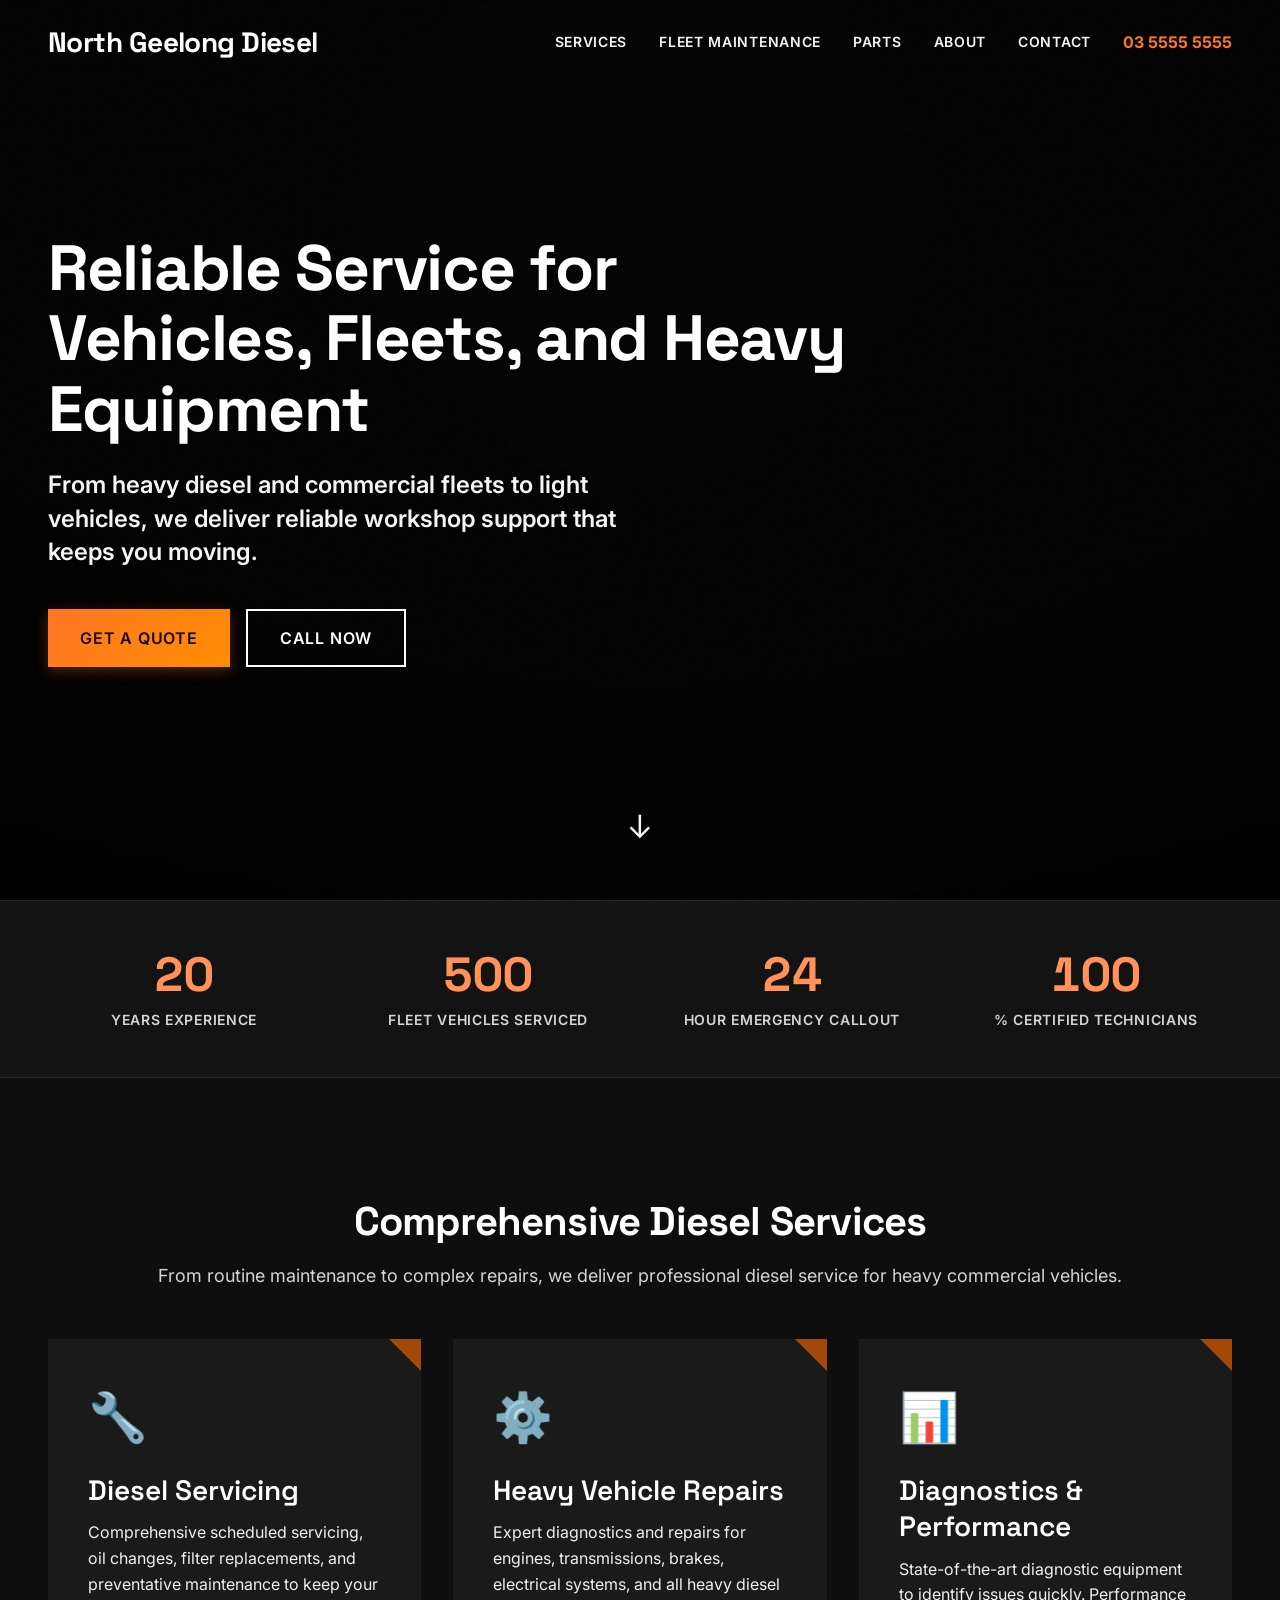
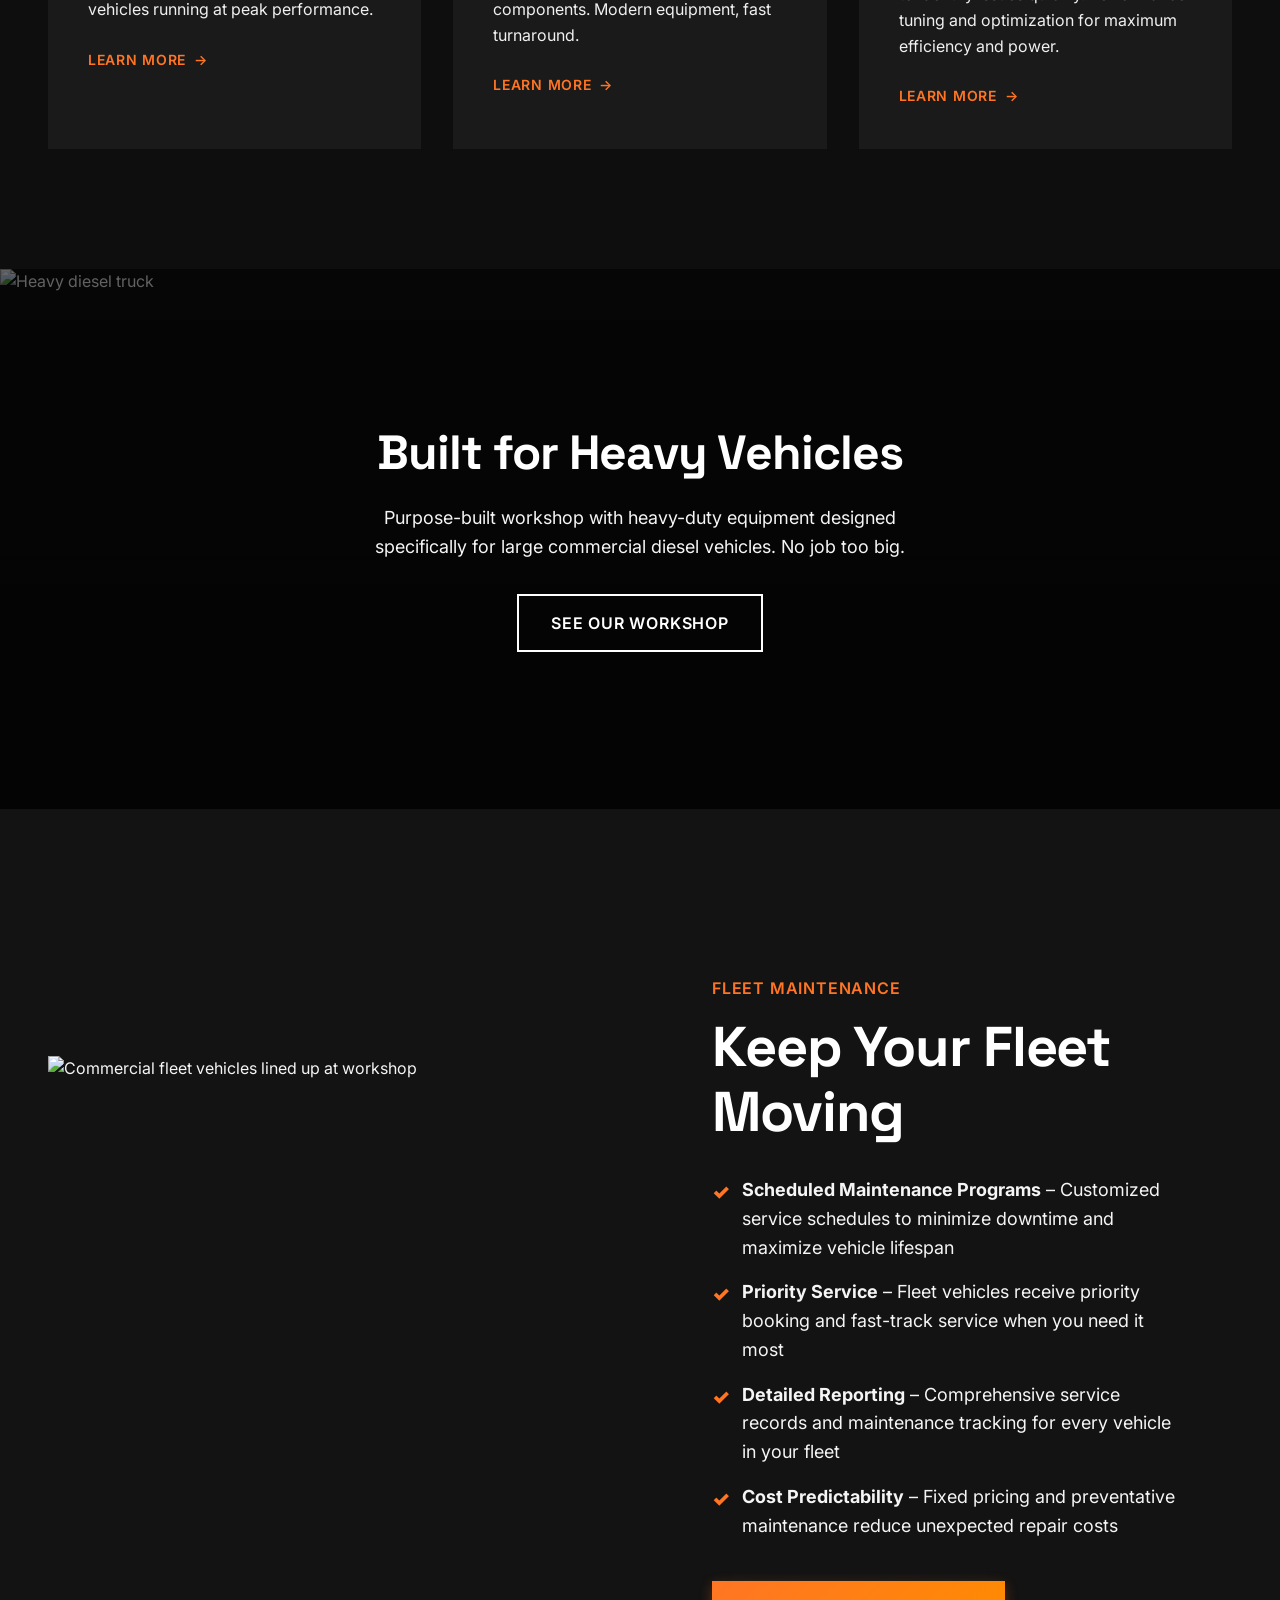
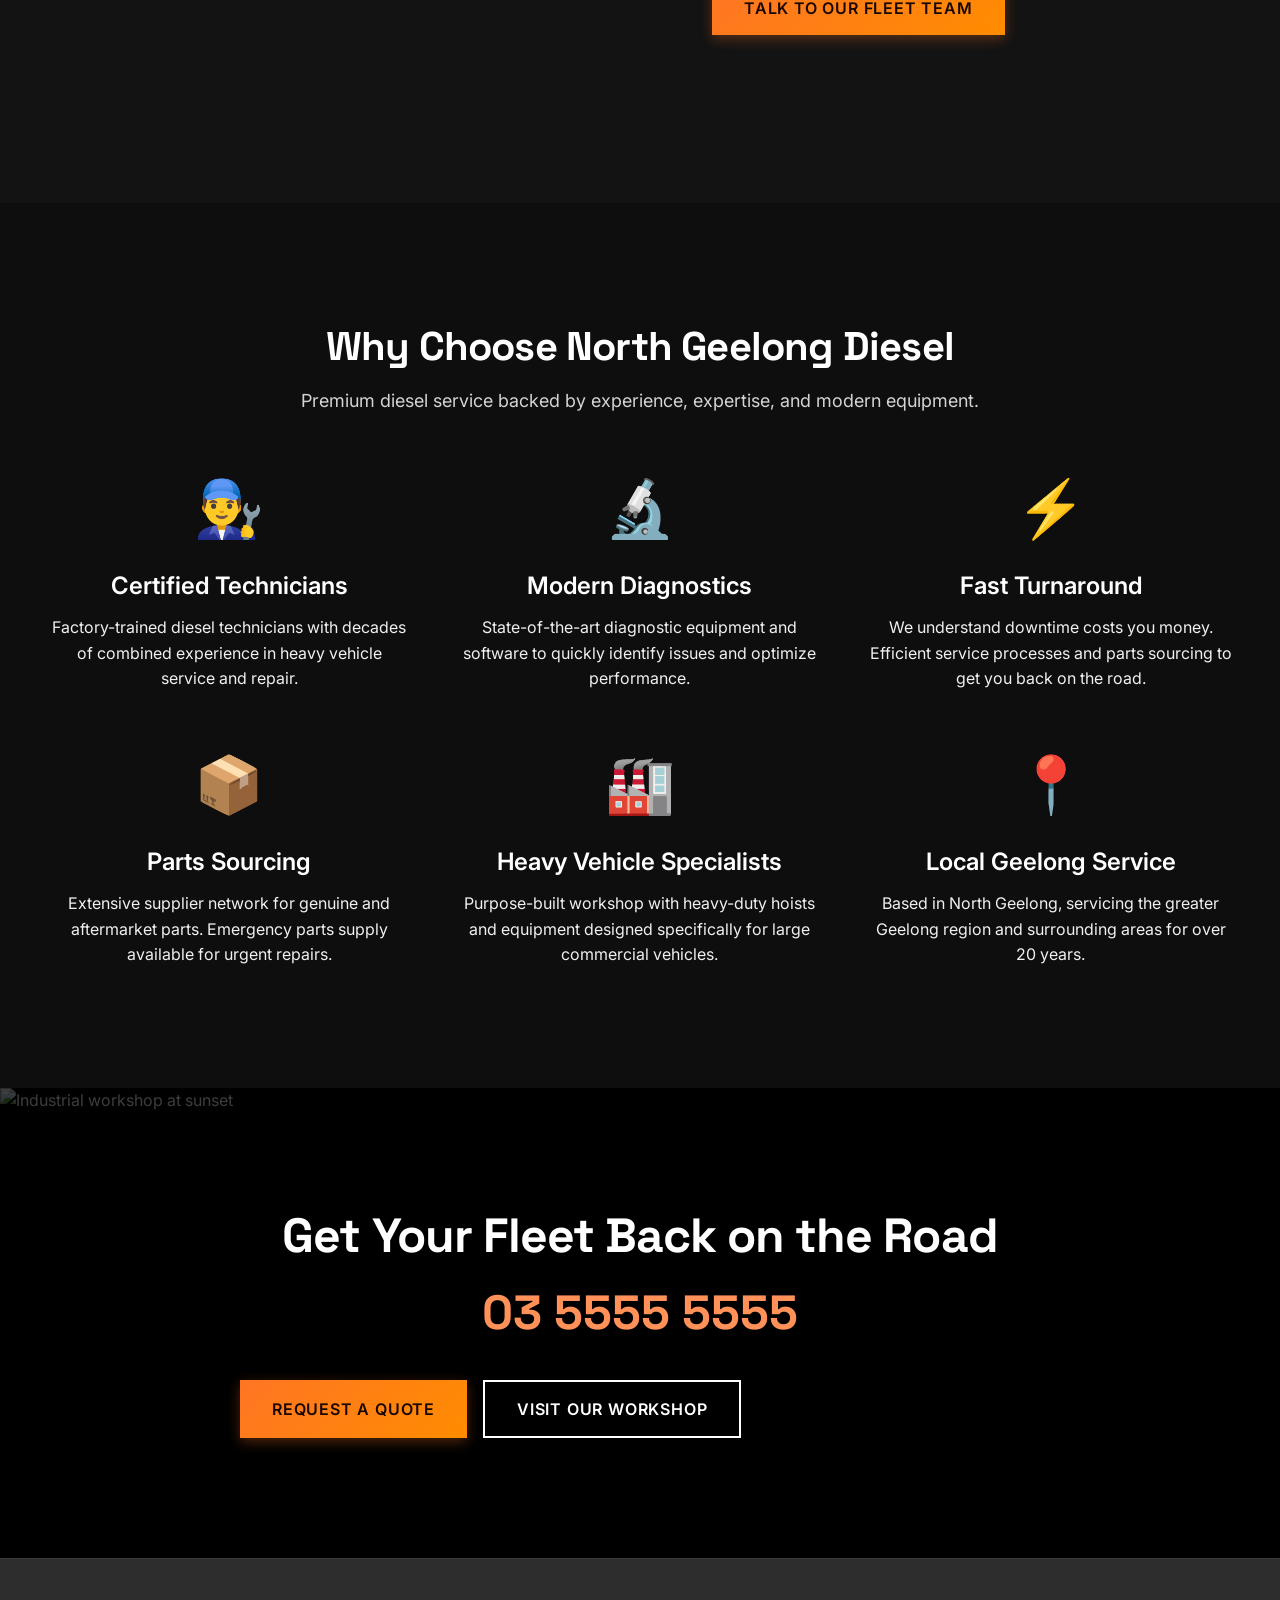
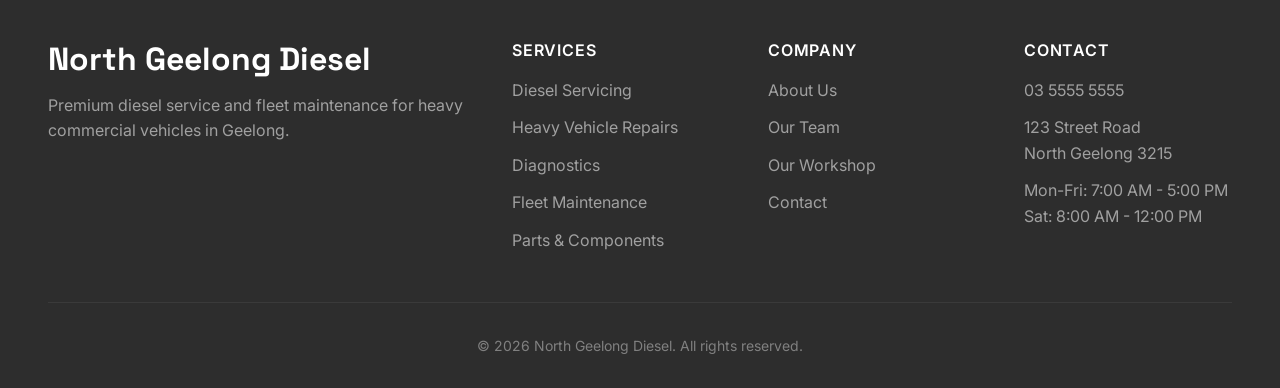
==== commit f3f37452: "Update hero headline and subheadline to emphasize full service range" ====
--- a/index.html
+++ b/index.html
@@ -58,11 +58,10 @@
     <div class="container">
       <div class="hero__content">
         <h1 class="hero__headline">
-          All Torque.<br>
-          All Trust.
+          Reliable Service for Vehicles, Fleets, and Heavy Equipment
         </h1>
         <p class="hero__subheadline">
-          Geelong's premium diesel specialist for heavy vehicles and commercial fleets. Expert service, modern equipment, reliable results.
+          From heavy diesel and commercial fleets to light vehicles, we deliver reliable workshop support that keeps you moving.
         </p>
         <div class="btn-group">
           <a href="contact.html" class="btn btn--primary hero__cta-primary">Get a Quote</a>
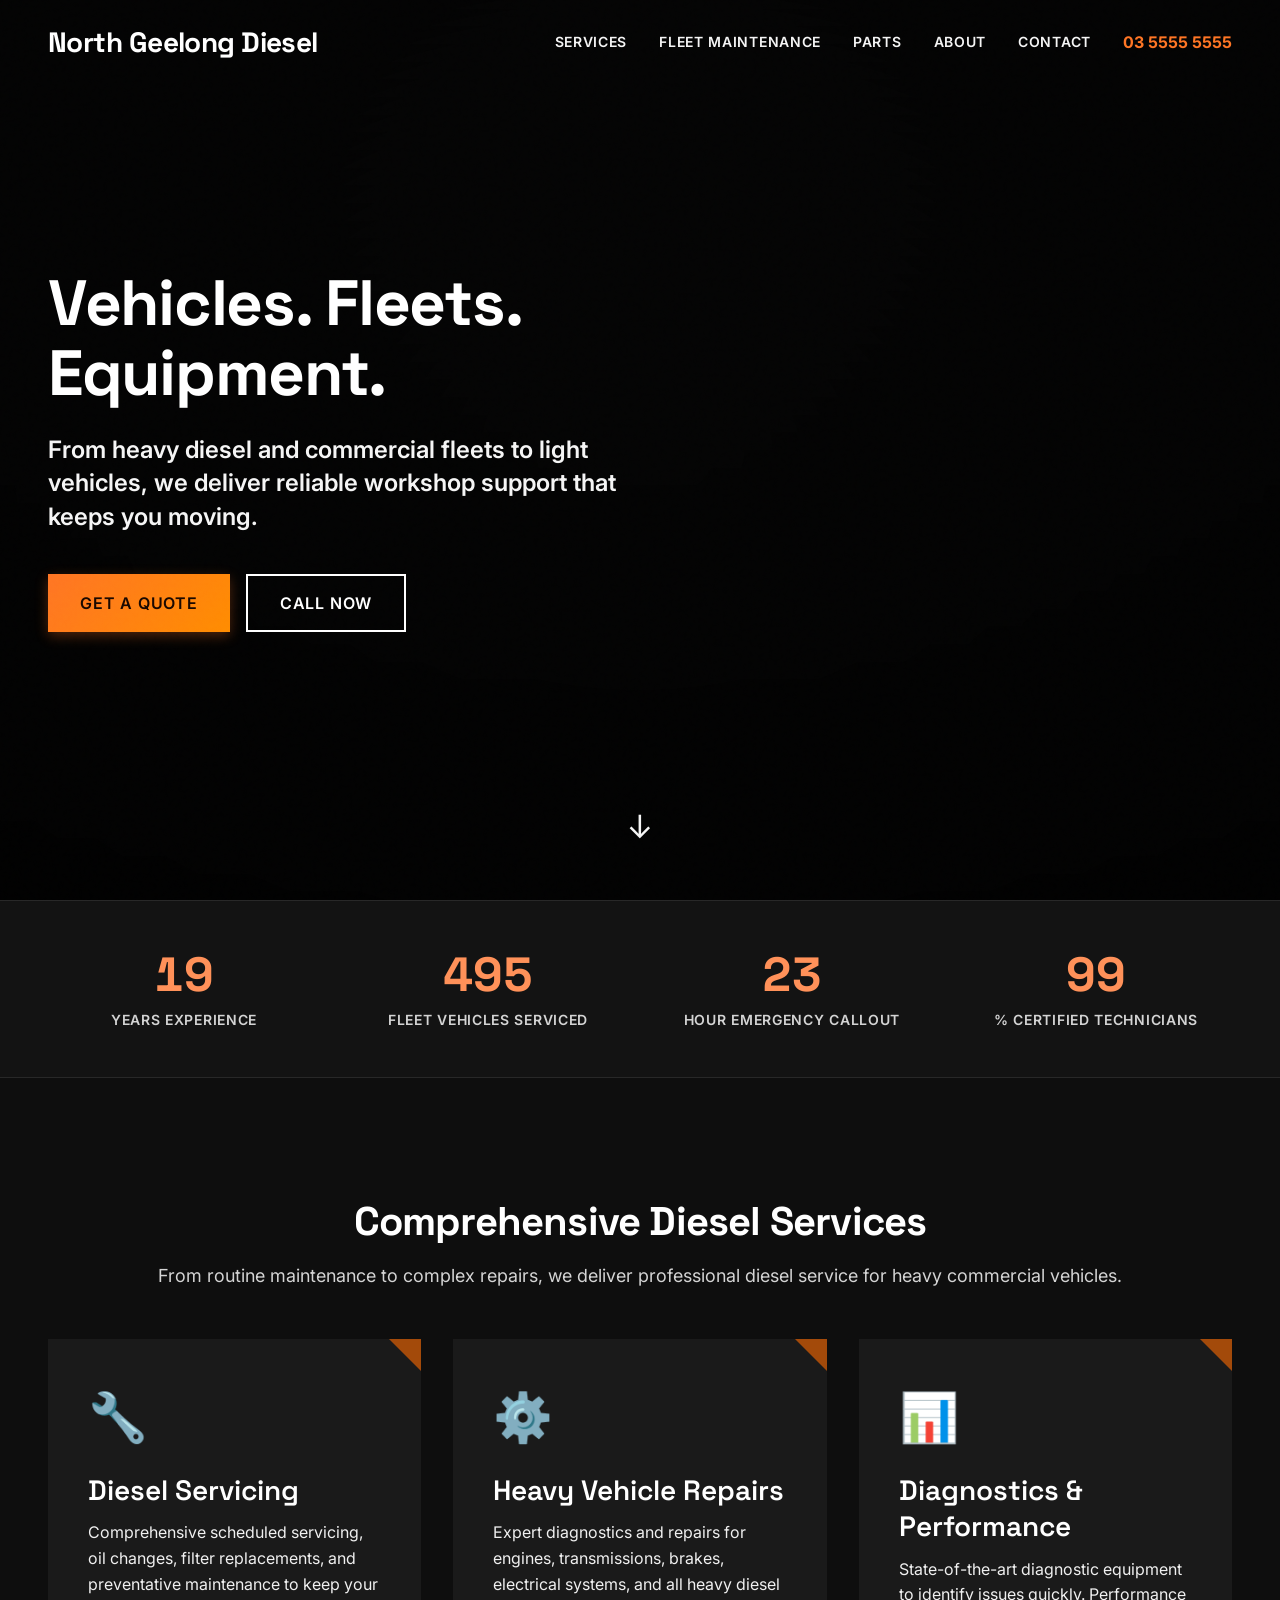
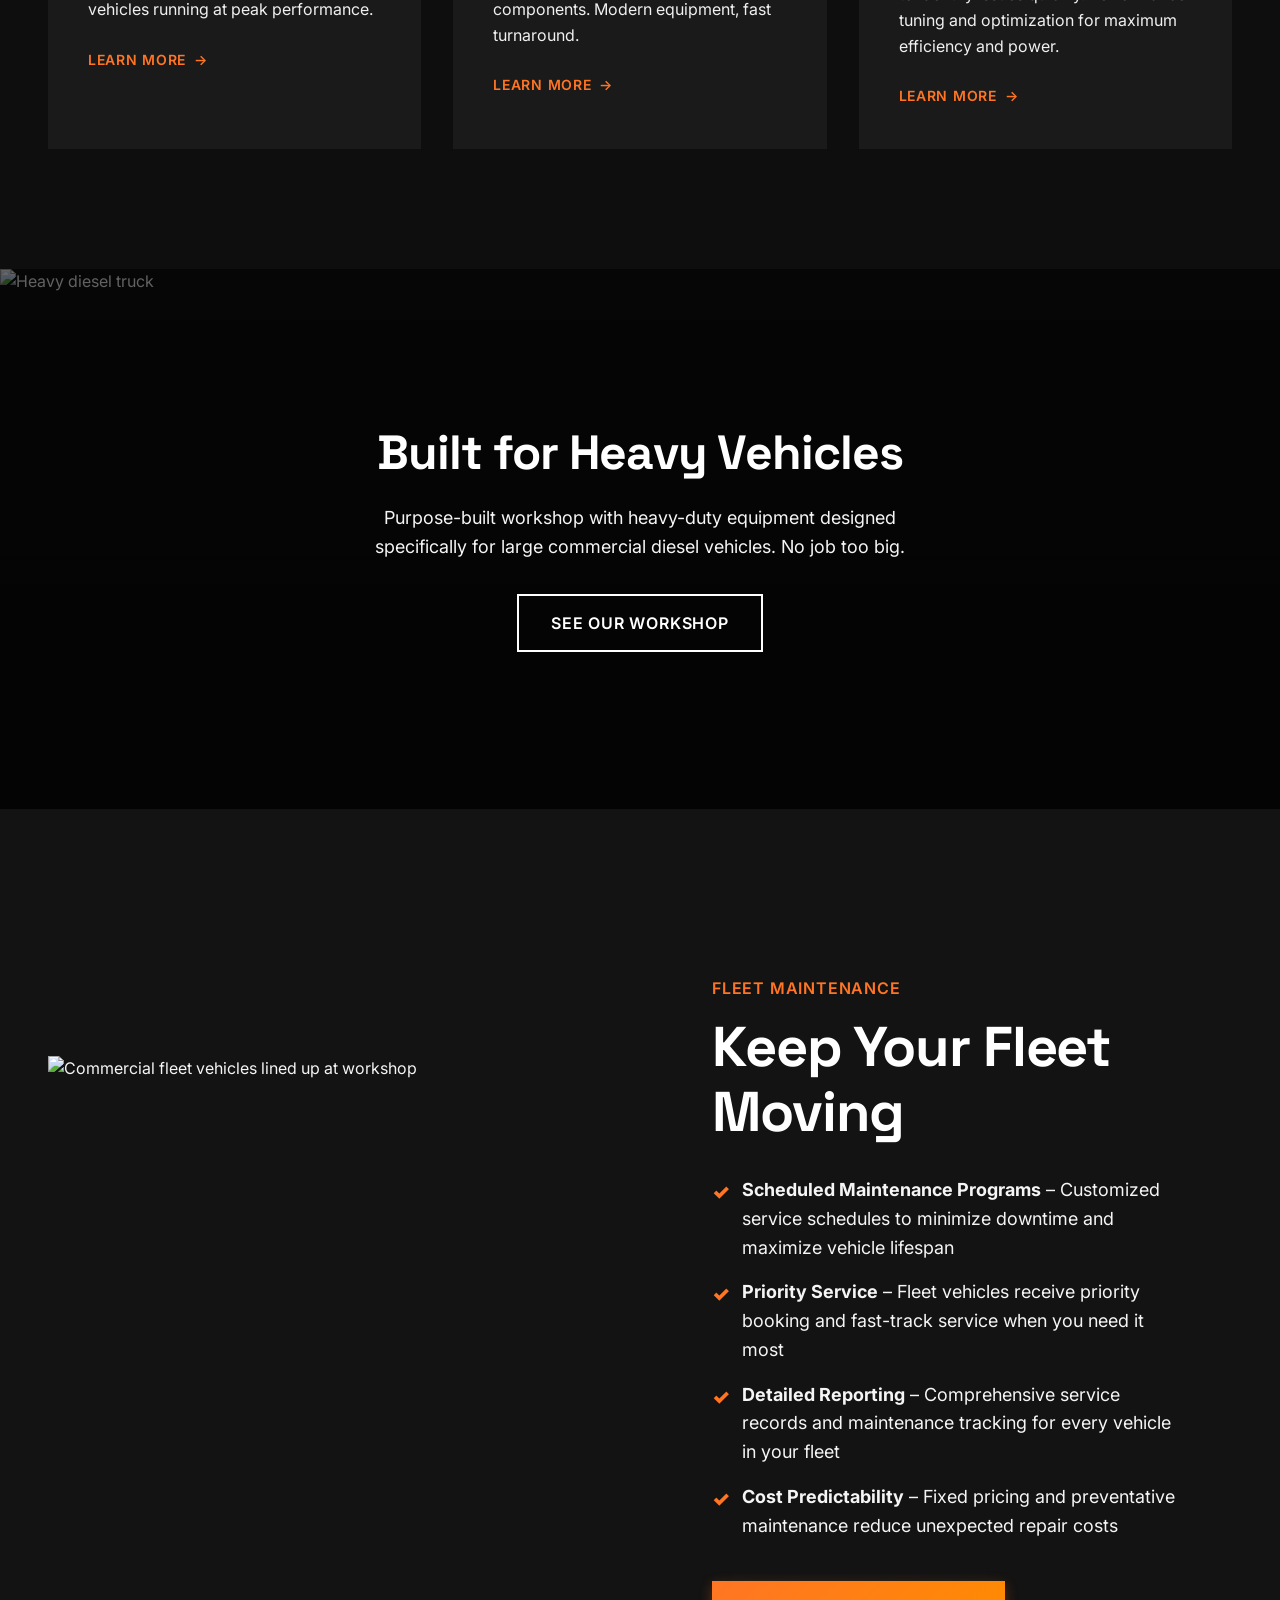
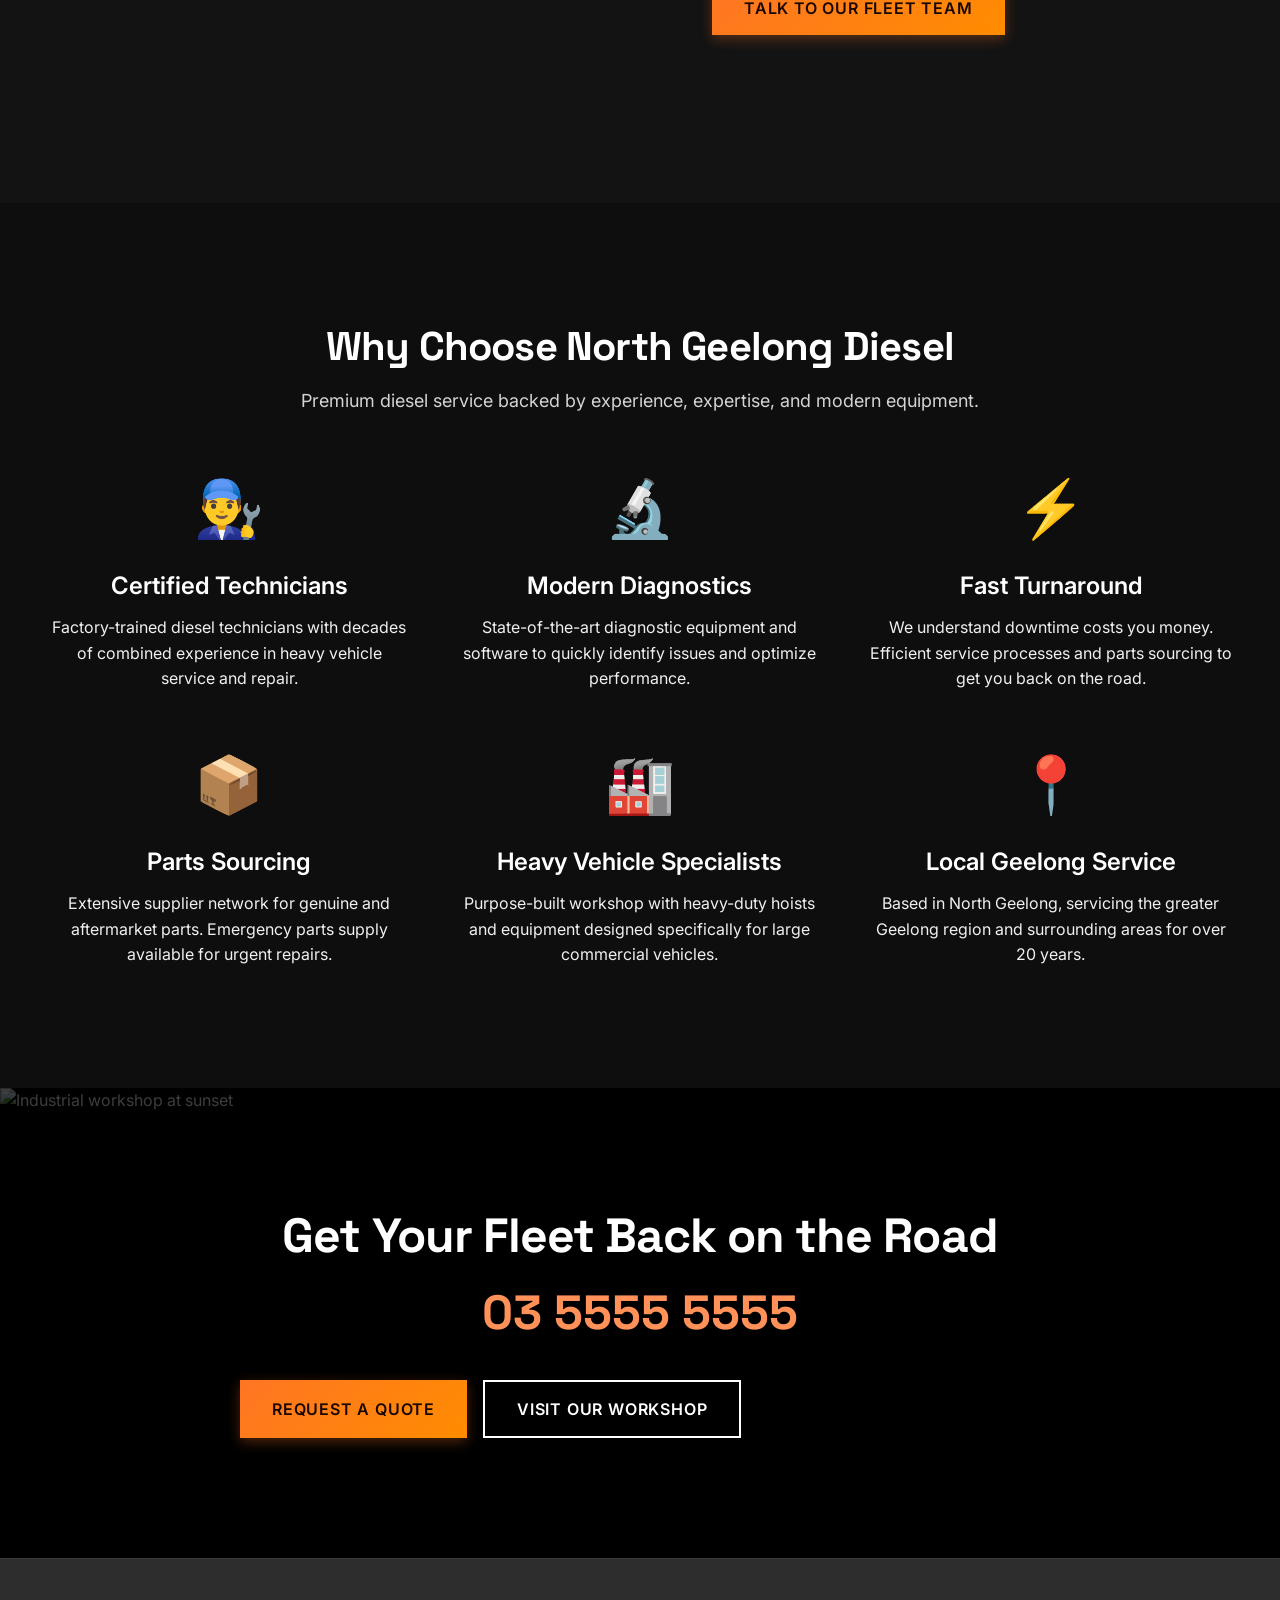
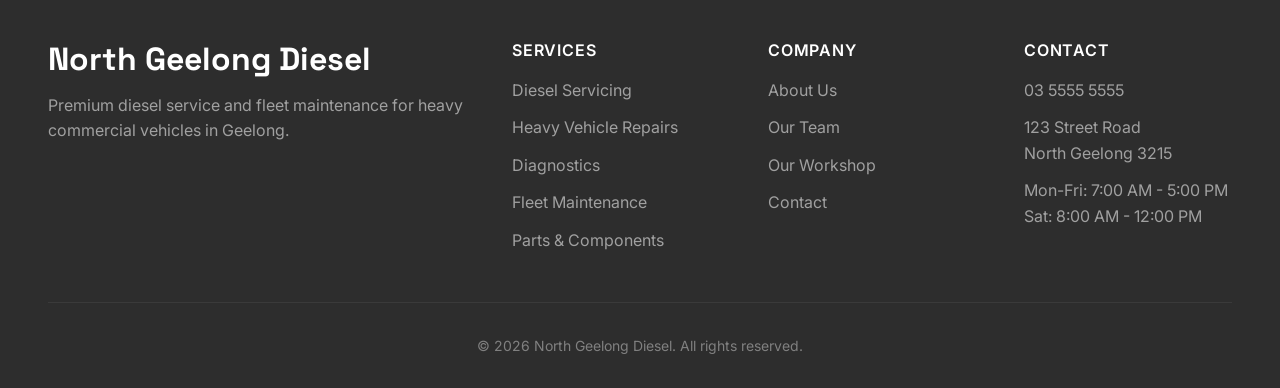
==== commit 85a5295f: "Simplify hero headline to 'Vehicles. Fleets. Equipment.'" ====
--- a/index.html
+++ b/index.html
@@ -58,7 +58,7 @@
     <div class="container">
       <div class="hero__content">
         <h1 class="hero__headline">
-          Reliable Service for Vehicles, Fleets, and Heavy Equipment
+          Vehicles. Fleets. Equipment.
         </h1>
         <p class="hero__subheadline">
           From heavy diesel and commercial fleets to light vehicles, we deliver reliable workshop support that keeps you moving.
